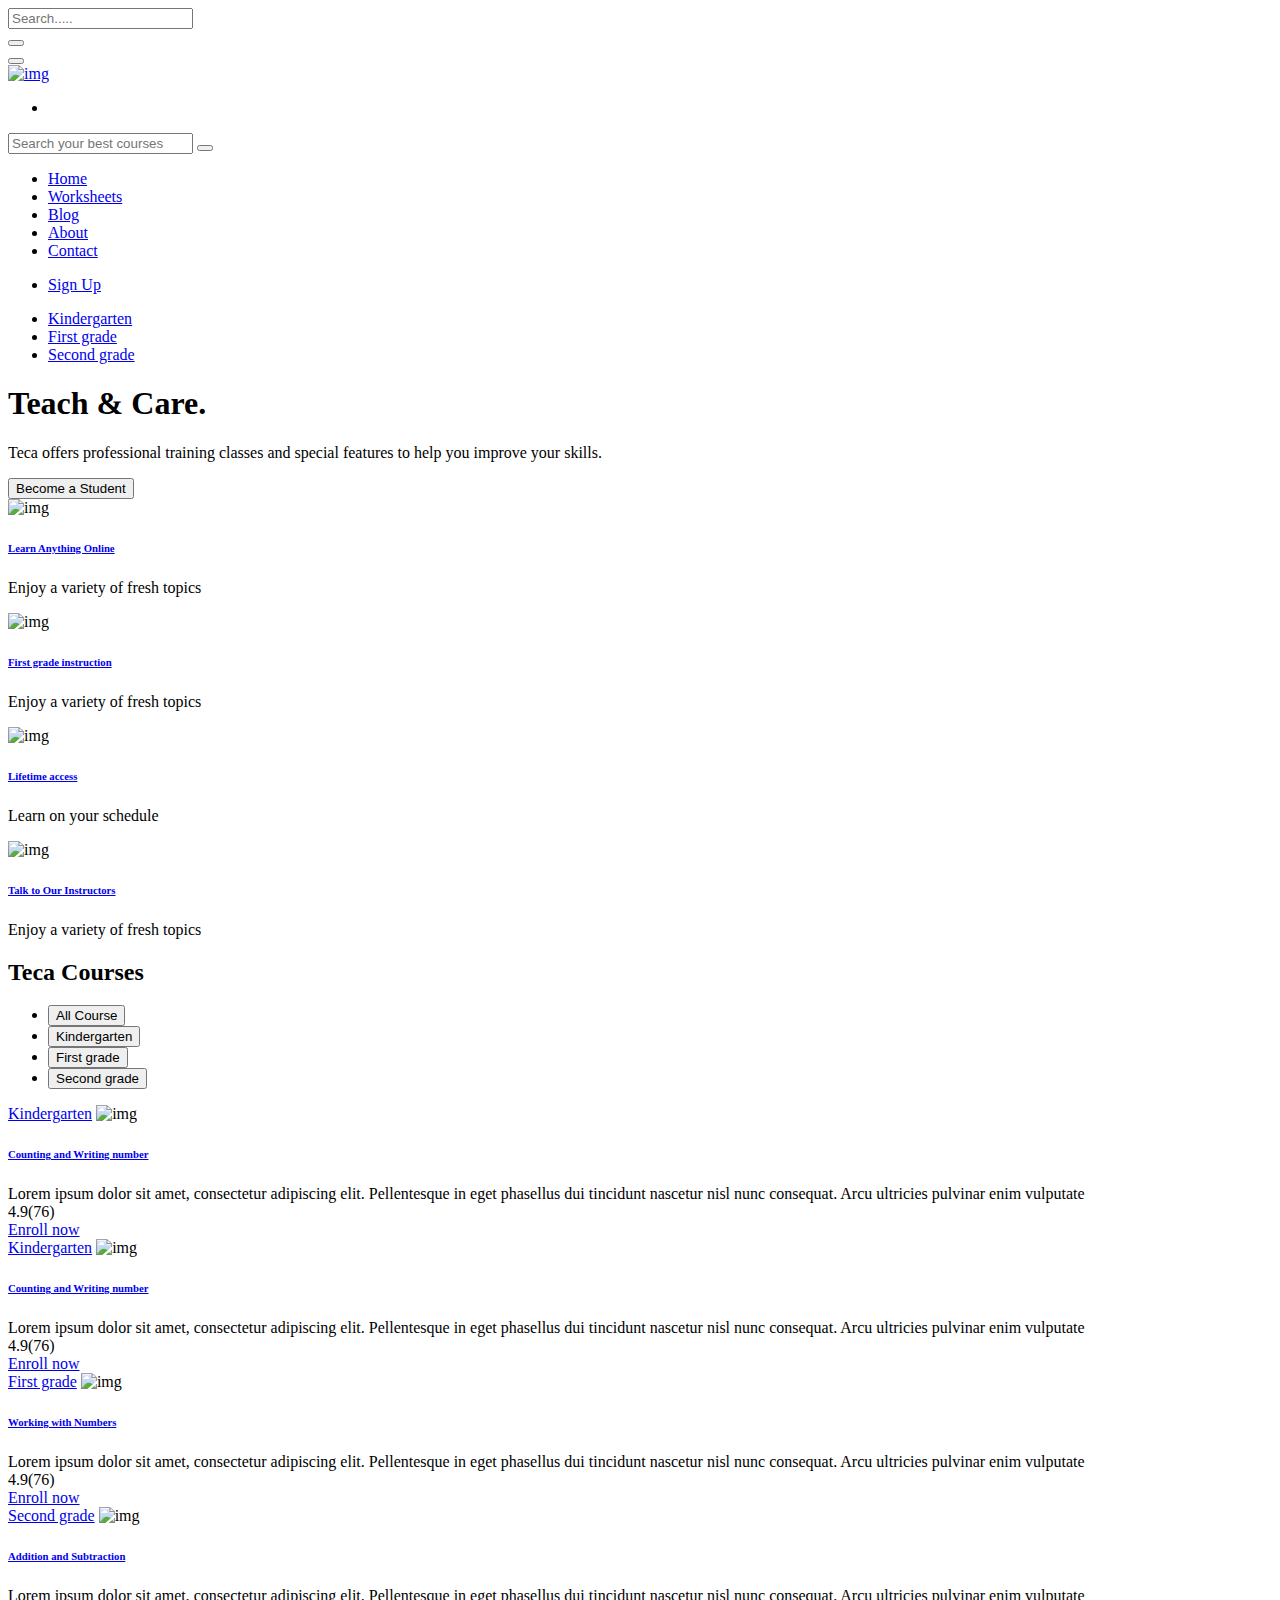
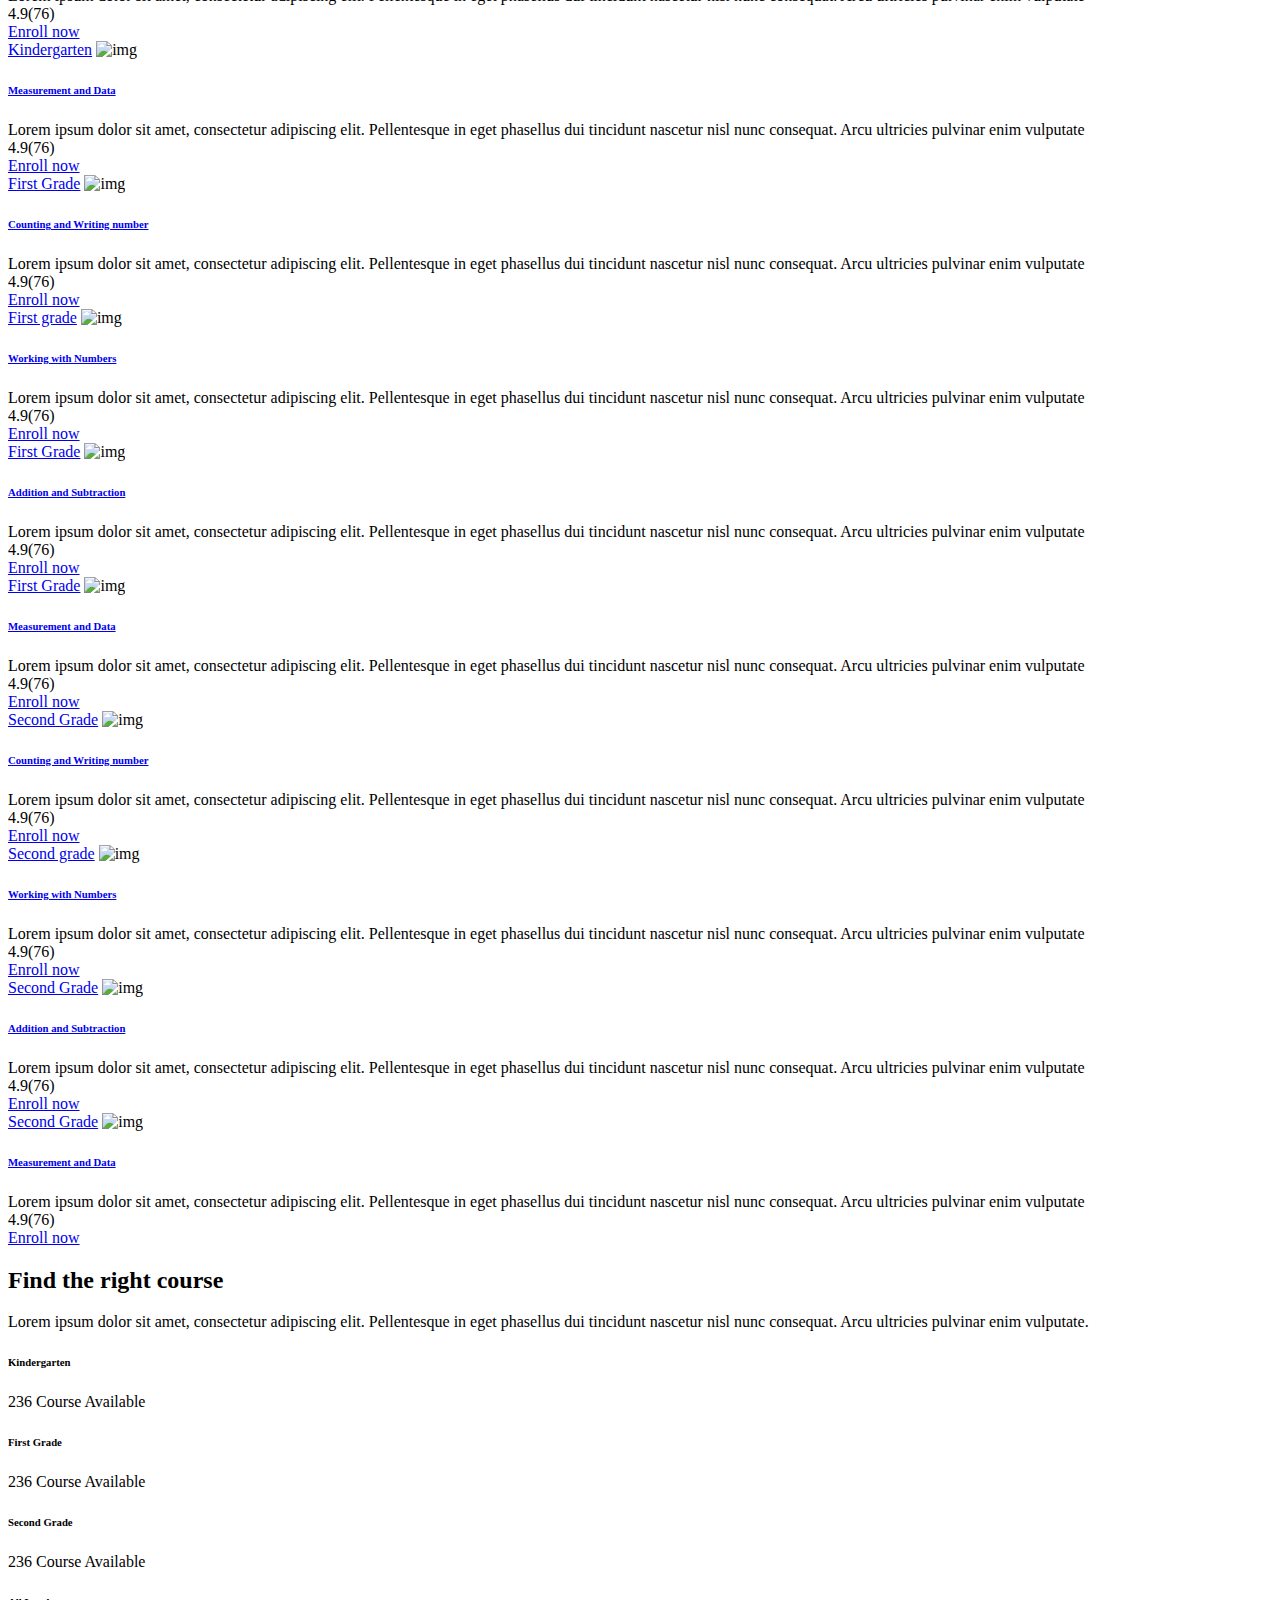
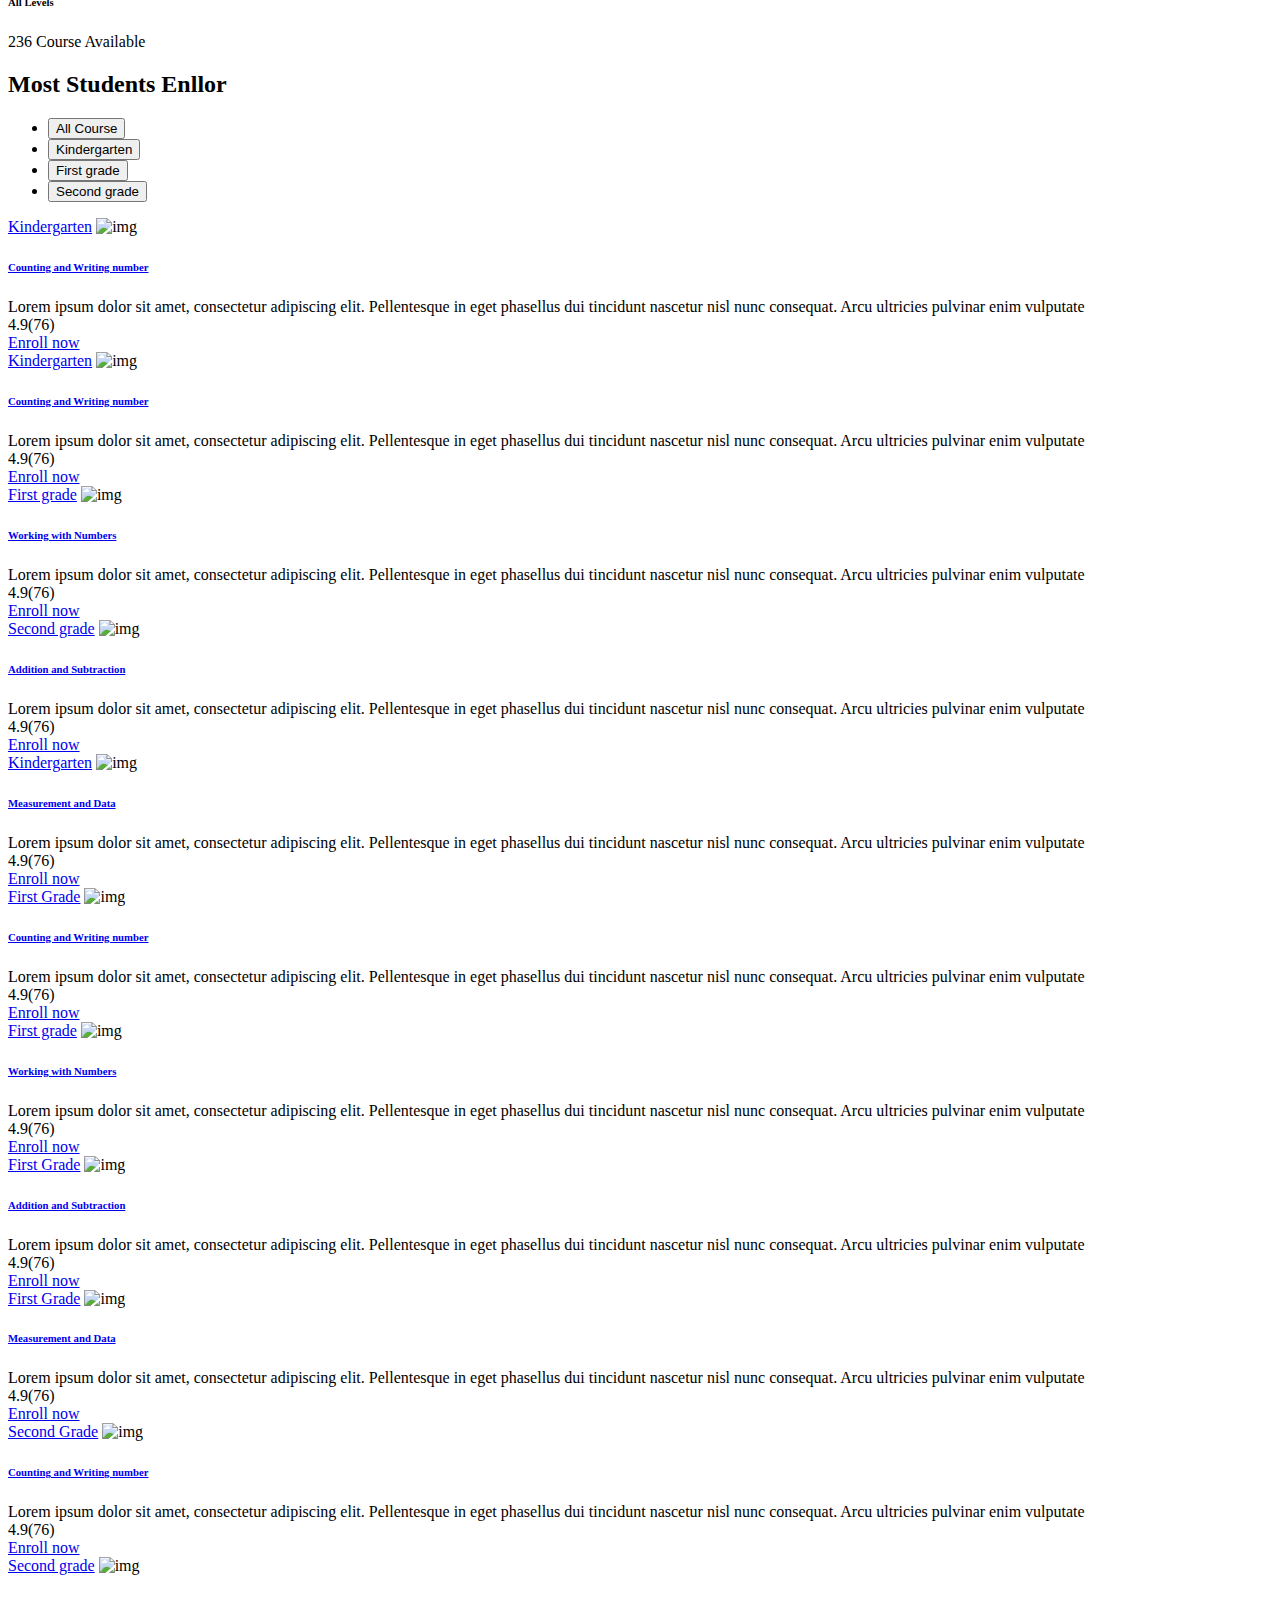
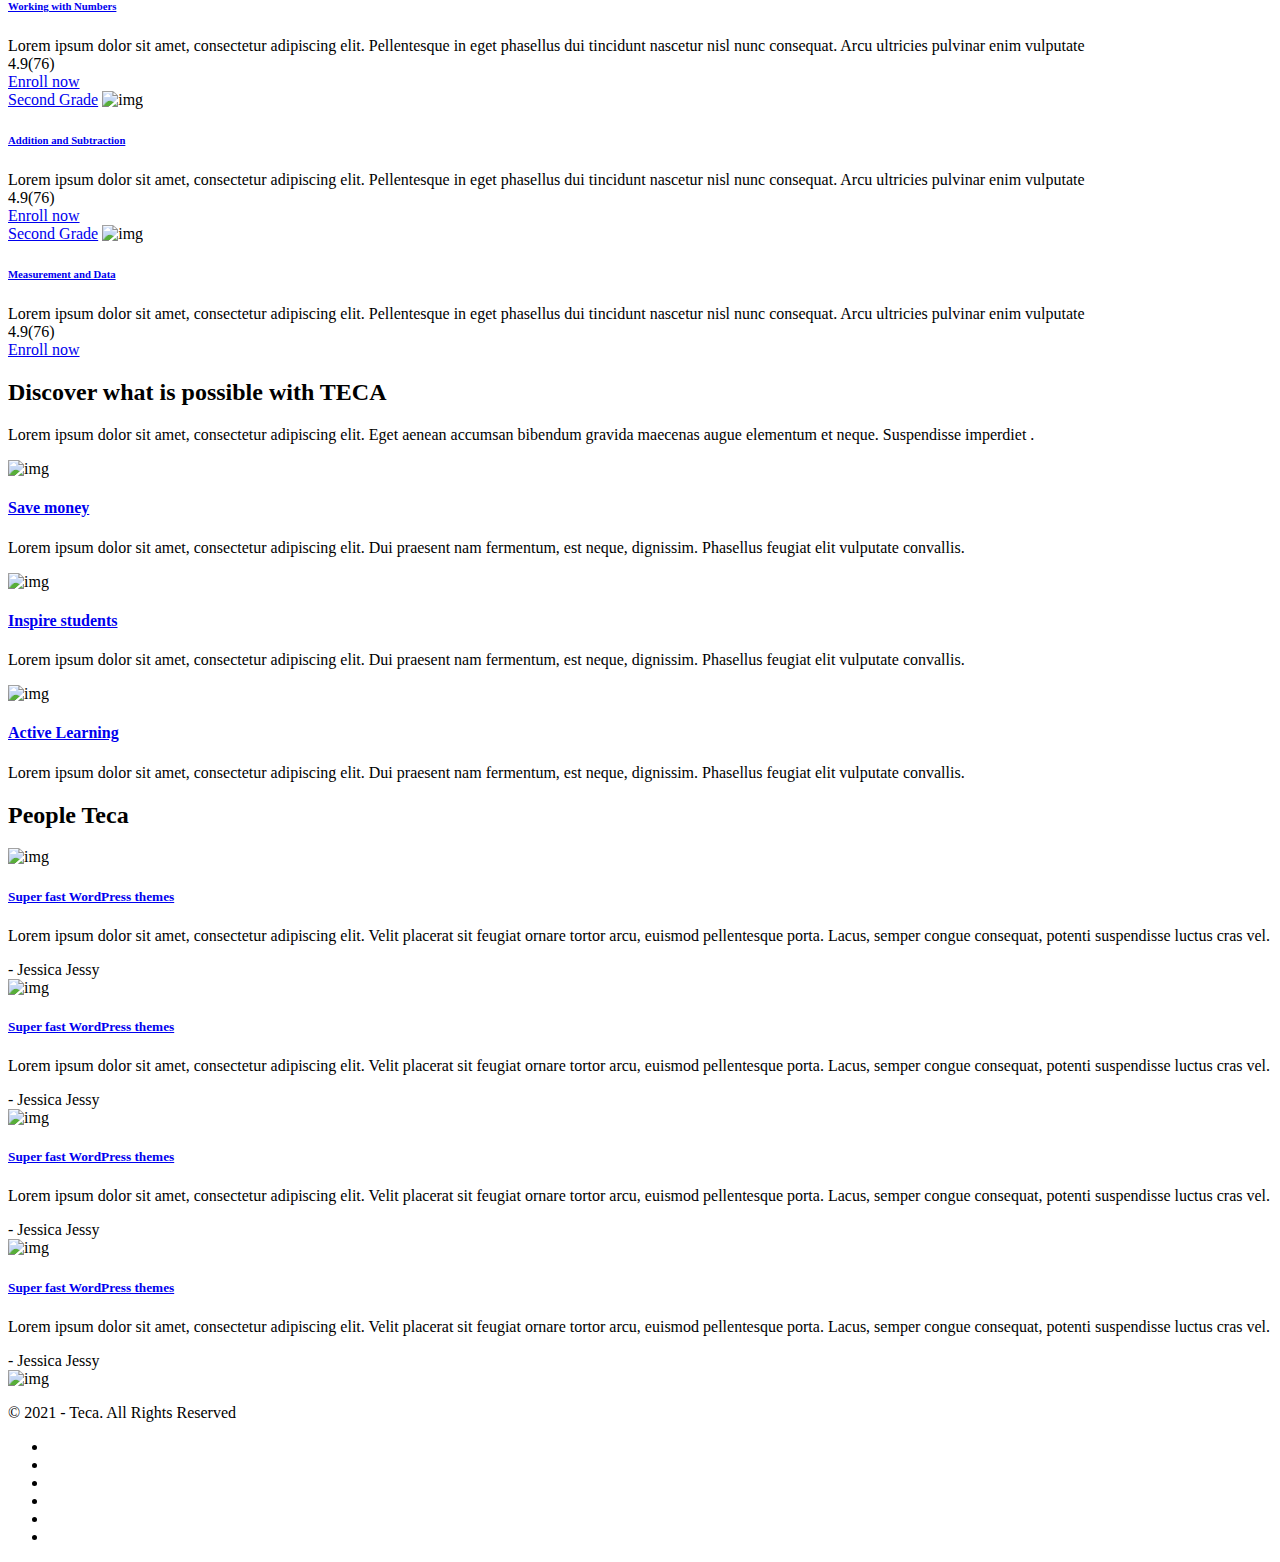
==== index.html @ c67eb569 "Add files via upload" ====
<!DOCTYPE html>
<html lang="zxx">
<head>
    <meta charset="UTF-8">
    <meta name="viewport" content="width=device-width, initial-scale=1.0">
    <meta http-equiv="X-UA-Compatible" content="ie=edge">
    <title>Teca</title>
    <!--fivicon icon-->
    <link rel="icon" href="assets/images/fevicon.png">

    <!-- Stylesheet -->
    <link rel="stylesheet" href="assets/css/animate.min.css">
    <link rel="stylesheet" href="assets/css/bootstrap.min.css">
    <link rel="stylesheet" href="assets/css/magnific.min.css">
    <link rel="stylesheet" href="assets/css/nice-select.min.css">
    <link rel="stylesheet" href="assets/css/owl.min.css">
    <link rel="stylesheet" href="assets/css/slick-slide.min.css">
    <link rel="stylesheet" href="assets/css/fontawesome.min.css">
    <link rel="stylesheet" href="assets/css/style.css">
    <link rel="stylesheet" href="assets/css/responsive.css">

    <!--Google Fonts-->
    <link href="https://fonts.googleapis.com/css2?family=Comfortaa:wght@300;400;500;600;700;800&display=swap" rel="stylesheet">


</head>
<body class='sc5'>
    <!-- preloader area start -->
    <div class="preloader" id="preloader">
        <div class="preloader-inner">
            <div id="wave1">
            </div>
            <div class="spinner">
                <div class="dot1"></div>
                <div class="dot2"></div>
            </div>
        </div>
    </div>
    <!-- preloader area end -->
    <div class="body-overlay" id="body-overlay"></div>

    <!-- search popup area start -->
    <div class="search-popup" id="search-popup">
        <form action="home.html" class="search-form">
            <div class="form-group">
                <input type="text" class="form-control" placeholder="Search.....">
            </div>
            <button type="submit" class="submit-btn"><i class="fa fa-search"></i></button>
        </form>
    </div>
    <!-- //. search Popup -->

    <!-- navbar start -->
	
    <header class="navbar-area">
        <nav class="navbar navbar-expand-lg">
			
            <div class="container nav-container">
                <div class="responsive-mobile-menu">
                    <button class="menu toggle-btn d-block d-lg-none" data-target="#teca_main_menu" 
                    aria-expanded="false" aria-label="Toggle navigation">
                        <span class="icon-left"></span>
                        <span class="icon-right"></span>
                    </button>
                </div>
                <div class="logo">
                    <a class="main-logo" href="index.html"><img src="assets/images/logos/TECA-LOGO-default.png" alt="img"></a>
                </div>
                <div class="nav-right-part nav-right-part-mobile">
                    <ul>
                        <li><a class="search header-search" href="#"><i class="fa fa-search"></i></a></li>
                    </ul>
                </div>
                <div class="collapse navbar-collapse" id="teca_main_menu">
                    <div class="single-input-wrap">
                        <input type="text" placeholder="Search your best courses">
                        <button><i class="fa fa-search"></i></button>
                    </div>
                    <ul class="navbar-nav menu-open text-end">
                        <li>
                            <a href="index.html">Home</a>
                            
                        </li>
                        <li >
                            <a href="Worksheets.html">Worksheets</a>
                        </li>
                        <li>
                            <a href="blog.html">Blog</a>
                        </li>
						<li>
                            <a href="about.html">About</a>
                        </li>
						<li>
                            <a href="contact.html">Contact</a>
                        </li>
                    </ul>
                </div>
                <div class="nav-right-part nav-right-part-desktop">
                    <ul>
                        <li>
                            <a href="index.html" class="btn btn-base-light">
                                Sign Up
                            </a>
                        </li>
                    </ul>
                </div>
            </div>
        </nav>
    </header>
    <!-- navbar end -->	
    <div class="category-navbar navbar-area d-xl-block d-none">
        <nav class="navbar navbar-expand-lg">
            <div class="container nav-container">
                <div class="collapse navbar-collapse">
                    <ul class="navbar-nav menu-open">
                        <li>
                            <a href="category.html">Kindergarten</a>
                        </li>
                        <li>
                            <a href="category.html">First grade</a>
                        </li>
                        <li>
                            <a href="category.html">Second grade</a>
                        </li>
                        
                    </ul>
                </div>
            </div>
        </nav>
    </div>
    <!-- navbar end -->

    <!-- Banner Area Start-->
    <section class="banner-area" style="background-image: url(assets/images/banners/banner.jpg);">
        <div class="container">
            <div class="row">
                <div class="col-lg-6 col-md-8 align-self-center">
                    <div class="banner-inner text-md-start text-center">
                        <h1><span>Teach</span>  &  <span>Care.</span></h1>
                        <div class="banner-content">
                            <p>Teca offers professional training classes and special features to help you improve your skills.</p>							
                        </div>
                        <div class="banner-footer">
                            <button class="btn btn-base-light">Become a Student</button>
                        </div>
                    </div>
                </div>
            </div>
        </div>
    </section>
    <!-- Banner Area End -->

    <!-- intro Area Start-->
    <div class="container">
        <div class="intro-area">
            <div class="row justify-content-center">
                <div class="col-lg-3 col-sm-6">
                    <div class="single-intro-wrap">
                        <div class="thumb">
                            <img src="assets/images/intro/1.png" alt="img">
                        </div>
                        <div class="wrap-details">
                            <h6><a href="#">Learn Anything Online</a></h6>
                            <p>Enjoy a variety of fresh topics</p>
                        </div>
                    </div>
                </div>
                <div class="col-lg-3 col-sm-6">
                    <div class="single-intro-wrap">
                        <div class="thumb">
                            <img src="assets/images/intro/2.png" alt="img">
                        </div>
                        <div class="wrap-details">
                            <h6><a href="#">First grade instruction</a></h6>
                            <p>Enjoy a variety of fresh topics</p>
                        </div>
                    </div>
                </div>
                <div class="col-lg-3 col-sm-6">
                    <div class="single-intro-wrap">
                        <div class="thumb">
                            <img src="assets/images/intro/3.png" alt="img">
                        </div>
                        <div class="wrap-details">
                            <h6><a href="#">Lifetime access</a></h6>
                            <p>Learn on your schedule</p>
                        </div>
                    </div>
                </div>
                <div class="col-lg-3 col-sm-6">
                    <div class="single-intro-wrap">
                        <div class="thumb">
                            <img src="assets/images/intro/1.png" alt="img">
                        </div>
                        <div class="wrap-details">
                            <h6><a href="#">Talk to Our Instructors</a></h6>
                            <p>Enjoy a variety of fresh topics</p>
                        </div>
                    </div>
                </div>
            </div>
        </div>            
    </div>
    <!-- intro Area End -->

    <!-- trending courses Area Start-->
    <section class="trending-courses-area pd-top-135 pd-bottom-140">
        <div class="container">
            <div class="row">
                <div class="col-lg-12">
                    <div class="section-title">
                        <h2>Teca Courses</h2>
                    </div>
                </div>
                <div class="col-lg-12">
                    <ul class="edl-nav nav nav-pills">
                        <li class="nav-item">
                            <button class="nav-link active" id="pills-1-tab" data-bs-toggle="pill" data-bs-target="#pills-1">All Course</button>
                        </li>
                        <li class="nav-item">
                            <button class="nav-link" id="pills-2-tab" data-bs-toggle="pill" data-bs-target="#pills-2">Kindergarten</button>
                        </li>
                        <li class="nav-item">
                            <button class="nav-link" id="pills-3-tab" data-bs-toggle="pill" data-bs-target="#pills-3">First grade</button>
                        </li>
                        <li class="nav-item">
                            <button class="nav-link" id="pills-4-tab" data-bs-toggle="pill" data-bs-target="#pills-4">Second grade</button>
                        </li>
                        
                    </ul>
                    <div class="tab-content">
                        <div class="tab-pane fade show active" id="pills-1">
                            <div class="course-slider owl-carousel">
                                <div class="item">
                                    <div class="single-course-wrap">
                                        <div class="thumb">
                                            <a href="#" class="cat cat-blue">Kindergarten</a>
                                            <img src="assets/images/course/1.png" alt="img">
                                        </div>
                                        <div class="wrap-details">
                                            <h6><a href="#">Counting and Writing number</a></h6>
                                            <h7>Lorem ipsum dolor sit amet, consectetur adipiscing elit. Pellentesque in eget phasellus dui tincidunt nascetur nisl nunc consequat. Arcu ultricies pulvinar enim vulputate</h7>
                                            <div class="user-area">
                                                <div class="user-rating">
                                                    <span><i class="fa fa-star"></i>
                                                        4.9</span>(76)
                                                </div>
                                            </div>
                                            <div class="price-wrap">
                                                <div class="row align-items-center">
                                                    <div class="col-6">
                                                        <a href="course.html">Enroll now</a>
                                                    </div>
                                                </div>
                                            </div>
                                        </div>
                                    </div>
                                </div>
                                
                            </div>
                        </div>
                        <div class="tab-pane fade" id="pills-2">
                            <div class="course-slider owl-carousel">
                                <div class="item">
                                    <div class="single-course-wrap">
                                        <div class="thumb">
                                            <a href="#" class="cat cat-blue">Kindergarten</a>
                                            <img src="assets/images/course/1.png" alt="img">
                                        </div>
                                        <div class="wrap-details">
                                            <h6><a href="#">Counting and Writing number</a></h6>
                                            <h7>Lorem ipsum dolor sit amet, consectetur adipiscing elit. Pellentesque in eget phasellus dui tincidunt nascetur nisl nunc consequat. Arcu ultricies pulvinar enim vulputate</h7>
                                            <div class="user-area">
                                                <div class="user-rating">
                                                    <span><i class="fa fa-star"></i>
                                                        4.9</span>(76)
                                                </div>
                                            </div>
                                            <div class="price-wrap">
                                                <div class="row align-items-center">
                                                    <div class="col-6">
                                                        <a href="course.html">Enroll now</a>
                                                    </div>
                                                </div>
                                            </div>
                                        </div>
                                    </div>
                                </div>
                                <div class="item">
                                    <div class="single-course-wrap">
                                        <div class="thumb">
                                            <a href="#" class="cat cat-red">First grade</a>
                                            <img src="assets/images/course/2.png" alt="img">
                                        </div>
                                        <div class="wrap-details">
                                            <h6><a href="#"> Working with Numbers</a></h6>
                                            <h7>Lorem ipsum dolor sit amet, consectetur adipiscing elit. Pellentesque in eget phasellus dui tincidunt nascetur nisl nunc consequat. Arcu ultricies pulvinar enim vulputate</h7>
                                            <div class="user-area">
                                                <div class="user-rating">
                                                    <span><i class="fa fa-star"></i>
                                                        4.9</span>(76)
                                                </div>
                                            </div>
                                            <div class="price-wrap">
                                                <div class="row align-items-center">
                                                    <div class="col-6">
                                                        <a href="course.html">Enroll now</a>
                                                    </div>
                                                </div>
                                            </div>
                                        </div>
                                    </div>
                                </div>
                                <div class="item">
                                    <div class="single-course-wrap">
                                        <div class="thumb">
                                            <a href="#" class="cat cat-green">Second grade</a>
                                            <img src="assets/images/course/3.png" alt="img">
                                        </div>
                                        <div class="wrap-details">
                                            <h6><a href="#">Addition and Subtraction</a></h6>
                                            <h7>Lorem ipsum dolor sit amet, consectetur adipiscing elit. Pellentesque in eget phasellus dui tincidunt nascetur nisl nunc consequat. Arcu ultricies pulvinar enim vulputate</h7>
                                            <div class="user-area">
                                                <div class="user-rating">
                                                    <span><i class="fa fa-star"></i>
                                                        4.9</span>(76)
                                                </div>
                                            </div>
                                            <div class="price-wrap">
                                                <div class="row align-items-center">
                                                    <div class="col-6">
                                                        <a href="course.html">Enroll now</a>
                                                    </div>
                                                </div>
                                            </div>
                                        </div>
                                    </div>
                                </div>
                                <div class="item">
                                    <div class="single-course-wrap">
                                        <div class="thumb">
                                            <a href="#" class="cat cat-blue">Kindergarten</a>
                                            <img src="assets/images/course/4.png" alt="img">
                                        </div>
                                        <div class="wrap-details">
                                            <h6><a href="#">Measurement and Data</a></h6>
                                            <h7>Lorem ipsum dolor sit amet, consectetur adipiscing elit. Pellentesque in eget phasellus dui tincidunt nascetur nisl nunc consequat. Arcu ultricies pulvinar enim vulputate</h7>
                                            <div class="user-area">
                                                <div class="user-rating">
                                                    <span><i class="fa fa-star"></i>
                                                        4.9</span>(76)
                                                </div>
                                            </div>
                                            <div class="price-wrap">
                                                <div class="row align-items-center">
                                                    <div class="col-6">
                                                        <a href="course.html">Enroll now</a>
                                                    </div>
                                                </div>
                                            </div>
                                        </div>
                                    </div>
                                </div>
                            </div>
                        </div>
                        <div class="tab-pane fade" id="pills-3">
                            <div class="course-slider owl-carousel">
                                <div class="item">
                                    <div class="single-course-wrap">
                                        <div class="thumb">
                                            <a href="#" class="cat cat-blue">First Grade</a>
                                            <img src="assets/images/course/1.png" alt="img">
                                        </div>
                                        <div class="wrap-details">
                                            <h6><a href="#">Counting and Writing number</a></h6>
                                            <h7>Lorem ipsum dolor sit amet, consectetur adipiscing elit. Pellentesque in eget phasellus dui tincidunt nascetur nisl nunc consequat. Arcu ultricies pulvinar enim vulputate</h7>
                                            <div class="user-area">
                                                <div class="user-rating">
                                                    <span><i class="fa fa-star"></i>
                                                        4.9</span>(76)
                                                </div>
                                            </div>
                                            <div class="price-wrap">
                                                <div class="row align-items-center">
                                                    <div class="col-6">
                                                        <a href="course.html">Enroll now</a>
                                                    </div>
                                                </div>
                                            </div>
                                        </div>
                                    </div>
                                </div>
                                <div class="item">
                                    <div class="single-course-wrap">
                                        <div class="thumb">
                                            <a href="#" class="cat cat-red">First grade</a>
                                            <img src="assets/images/course/2.png" alt="img">
                                        </div>
                                        <div class="wrap-details">
                                            <h6><a href="#"> Working with Numbers</a></h6>
                                            <h7>Lorem ipsum dolor sit amet, consectetur adipiscing elit. Pellentesque in eget phasellus dui tincidunt nascetur nisl nunc consequat. Arcu ultricies pulvinar enim vulputate</h7>
                                            <div class="user-area">
                                                <div class="user-rating">
                                                    <span><i class="fa fa-star"></i>
                                                        4.9</span>(76)
                                                </div>
                                            </div>
                                            <div class="price-wrap">
                                                <div class="row align-items-center">
                                                    <div class="col-6">
                                                        <a href="course.html">Enroll now</a>
                                                    </div>
                                                </div>
                                            </div>
                                        </div>
                                    </div>
                                </div>
                                <div class="item">
                                    <div class="single-course-wrap">
                                        <div class="thumb">
                                            <a href="#" class="cat cat-green">First Grade</a>
                                            <img src="assets/images/course/3.png" alt="img">
                                        </div>
                                        <div class="wrap-details">
                                            <h6><a href="#">Addition and Subtraction</a></h6>
                                            <h7>Lorem ipsum dolor sit amet, consectetur adipiscing elit. Pellentesque in eget phasellus dui tincidunt nascetur nisl nunc consequat. Arcu ultricies pulvinar enim vulputate</h7>
                                            <div class="user-area">
                                                <div class="user-rating">
                                                    <span><i class="fa fa-star"></i>
                                                        4.9</span>(76)
                                                </div>
                                            </div>
                                            <div class="price-wrap">
                                                <div class="row align-items-center">
                                                    <div class="col-6">
                                                        <a href="course.html">Enroll now</a>
                                                    </div>
                                                </div>
                                            </div>
                                        </div>
                                    </div>
                                </div>
                                <div class="item">
                                    <div class="single-course-wrap">
                                        <div class="thumb">
                                            <a href="#" class="cat cat-blue">First Grade</a>
                                            <img src="assets/images/course/4.png" alt="img">
                                        </div>
                                        <div class="wrap-details">
                                            <h6><a href="#">Measurement and Data</a></h6>
                                            <h7>Lorem ipsum dolor sit amet, consectetur adipiscing elit. Pellentesque in eget phasellus dui tincidunt nascetur nisl nunc consequat. Arcu ultricies pulvinar enim vulputate</h7>
                                            <div class="user-area">
                                                <div class="user-rating">
                                                    <span><i class="fa fa-star"></i>
                                                        4.9</span>(76)
                                                </div>
                                            </div>
                                            <div class="price-wrap">
                                                <div class="row align-items-center">
                                                    <div class="col-6">
                                                        <a href="course.html">Enroll now</a>
                                                    </div>
                                                </div>
                                            </div>
                                        </div>
                                    </div>
                                </div>
                            </div>
                        </div>
                        <div class="tab-pane fade" id="pills-4">
                            <div class="course-slider owl-carousel">
                                <div class="item">
                                    <div class="single-course-wrap">
                                        <div class="thumb">
                                            <a href="#" class="cat cat-blue">Second Grade</a>
                                            <img src="assets/images/course/1.png" alt="img">
                                        </div>
                                        <div class="wrap-details">
                                            <h6><a href="#">Counting and Writing number</a></h6>
                                            <h7>Lorem ipsum dolor sit amet, consectetur adipiscing elit. Pellentesque in eget phasellus dui tincidunt nascetur nisl nunc consequat. Arcu ultricies pulvinar enim vulputate</h7>
                                            <div class="user-area">
                                                <div class="user-rating">
                                                    <span><i class="fa fa-star"></i>
                                                        4.9</span>(76)
                                                </div>
                                            </div>
                                            <div class="price-wrap">
                                                <div class="row align-items-center">
                                                    <div class="col-6">
                                                        <a href="course.html">Enroll now</a>
                                                    </div>
                                                </div>
                                            </div>
                                        </div>
                                    </div>
                                </div>
                                <div class="item">
                                    <div class="single-course-wrap">
                                        <div class="thumb">
                                            <a href="#" class="cat cat-red">Second grade</a>
                                            <img src="assets/images/course/2.png" alt="img">
                                        </div>
                                        <div class="wrap-details">
                                            <h6><a href="#"> Working with Numbers</a></h6>
                                            <h7>Lorem ipsum dolor sit amet, consectetur adipiscing elit. Pellentesque in eget phasellus dui tincidunt nascetur nisl nunc consequat. Arcu ultricies pulvinar enim vulputate</h7>
                                            <div class="user-area">
                                                <div class="user-rating">
                                                    <span><i class="fa fa-star"></i>
                                                        4.9</span>(76)
                                                </div>
                                            </div>
                                            <div class="price-wrap">
                                                <div class="row align-items-center">
                                                    <div class="col-6">
                                                        <a href="course.html">Enroll now</a>
                                                    </div>
                                                </div>
                                            </div>
                                        </div>
                                    </div>
                                </div>
                                <div class="item">
                                    <div class="single-course-wrap">
                                        <div class="thumb">
                                            <a href="#" class="cat cat-green">Second Grade</a>
                                            <img src="assets/images/course/3.png" alt="img">
                                        </div>
                                        <div class="wrap-details">
                                            <h6><a href="#">Addition and Subtraction</a></h6>
                                            <h7>Lorem ipsum dolor sit amet, consectetur adipiscing elit. Pellentesque in eget phasellus dui tincidunt nascetur nisl nunc consequat. Arcu ultricies pulvinar enim vulputate</h7>
                                            <div class="user-area">
                                                <div class="user-rating">
                                                    <span><i class="fa fa-star"></i>
                                                        4.9</span>(76)
                                                </div>
                                            </div>
                                            <div class="price-wrap">
                                                <div class="row align-items-center">
                                                    <div class="col-6">
                                                        <a href="course.html">Enroll now</a>
                                                    </div>
                                                </div>
                                            </div>
                                        </div>
                                    </div>
                                </div>
                                <div class="item">
                                    <div class="single-course-wrap">
                                        <div class="thumb">
                                            <a href="#" class="cat cat-blue">Second Grade</a>
                                            <img src="assets/images/course/4.png" alt="img">
                                        </div>
                                        <div class="wrap-details">
                                            <h6><a href="#">Measurement and Data</a></h6>
                                            <h7>Lorem ipsum dolor sit amet, consectetur adipiscing elit. Pellentesque in eget phasellus dui tincidunt nascetur nisl nunc consequat. Arcu ultricies pulvinar enim vulputate</h7>
                                            <div class="user-area">
                                                <div class="user-rating">
                                                    <span><i class="fa fa-star"></i>
                                                        4.9</span>(76)
                                                </div>
                                            </div>
                                            <div class="price-wrap">
                                                <div class="row align-items-center">
                                                    <div class="col-6">
                                                        <a href="course.html">Enroll now</a>
                                                    </div>
                                                </div>
                                            </div>
                                        </div>
                                    </div>
                                </div>
                            </div>
                        </div>
                    </div>
                </div>
            </div>
        </div>
    </section>
    <!-- trending courses Area End -->

    <!-- service Area Start-->
    <section class="service-area">
        <div class="container">
            <div class="row">
                <div class="col-lg-4">
                    <div class="section-title">
                        <h2>Find the right course</h2>
                        <p>Lorem ipsum dolor sit amet, consectetur adipiscing elit. Pellentesque in eget phasellus dui tincidunt nascetur nisl nunc consequat. Arcu ultricies pulvinar enim vulputate.</p>
                    </div>
                </div>
                <div class="col-lg-8">
                    <div class="category-service">
                        <div class="item">
                            <div class="single-service-wrap">
                                <h6>Kindergarten</h6>
                                <p>236 Course Available</p>
                            </div>
                        </div>
                        <div class="item">
                            <div class="single-service-wrap">
                                <h6>First Grade</h6>
                                <p>236 Course Available</p>
                            </div>
                        </div>
                        <div class="item">
                            <div class="single-service-wrap">
                                <h6>Second Grade</h6>
                                <p>236 Course Available</p>
                            </div>
                        </div>
                        <div class="item">
                            <div class="single-service-wrap">
                                <h6>All Levels</h6>
                                <p>236 Course Available</p>
                            </div>
                        </div>
                    </div>
                </div>
            </div>
        </div>
    </section>
    <!-- service Area End -->

    <!-- enllor courses Area Start-->
    <section class="enllor-courses-area pd-top-120 pd-bottom-140">
        <div class="container">
            <div class="row">
                <div class="col-lg-12">
                    <div class="section-title">
                        <h2>Most Students Enllor</h2>
                    </div>
                </div>
                <div class="col-lg-12">
                    <ul class="edl-nav nav nav-pills">
                        <li class="nav-item">
                            <button class="nav-link active" id="pills-1-tab" data-bs-toggle="pill" data-bs-target="#pills-1">All Course</button>
                        </li>
                        <li class="nav-item">
                            <button class="nav-link" id="pills-2-tab" data-bs-toggle="pill" data-bs-target="#pills-2">Kindergarten</button>
                        </li>
                        <li class="nav-item">
                            <button class="nav-link" id="pills-3-tab" data-bs-toggle="pill" data-bs-target="#pills-3">First grade</button>
                        </li>
                        <li class="nav-item">
                            <button class="nav-link" id="pills-4-tab" data-bs-toggle="pill" data-bs-target="#pills-4">Second grade</button>
                        </li>
                        
                    </ul>
                    <div class="tab-content">
                        <div class="tab-pane fade show active" id="pills-1">
                            <div class="course-slider owl-carousel">
                                <div class="item">
                                    <div class="single-course-wrap">
                                        <div class="thumb">
                                            <a href="#" class="cat cat-blue">Kindergarten</a>
                                            <img src="assets/images/course/1.png" alt="img">
                                        </div>
                                        <div class="wrap-details">
                                            <h6><a href="#">Counting and Writing number</a></h6>
                                            <h7>Lorem ipsum dolor sit amet, consectetur adipiscing elit. Pellentesque in eget phasellus dui tincidunt nascetur nisl nunc consequat. Arcu ultricies pulvinar enim vulputate</h7>
                                            <div class="user-area">
                                                <div class="user-rating">
                                                    <span><i class="fa fa-star"></i>
                                                        4.9</span>(76)
                                                </div>
                                            </div>
                                            <div class="price-wrap">
                                                <div class="row align-items-center">
                                                    <div class="col-6">
                                                        <a href="course.html">Enroll now</a>
                                                    </div>
                                                </div>
                                            </div>
                                        </div>
                                    </div>
                                </div>
                                
                            </div>
                        </div>
                        <div class="tab-pane fade" id="pills-2">
                            <div class="course-slider owl-carousel">
                                <div class="item">
                                    <div class="single-course-wrap">
                                        <div class="thumb">
                                            <a href="#" class="cat cat-blue">Kindergarten</a>
                                            <img src="assets/images/course/1.png" alt="img">
                                        </div>
                                        <div class="wrap-details">
                                            <h6><a href="#">Counting and Writing number</a></h6>
                                            <h7>Lorem ipsum dolor sit amet, consectetur adipiscing elit. Pellentesque in eget phasellus dui tincidunt nascetur nisl nunc consequat. Arcu ultricies pulvinar enim vulputate</h7>
                                            <div class="user-area">
                                                <div class="user-rating">
                                                    <span><i class="fa fa-star"></i>
                                                        4.9</span>(76)
                                                </div>
                                            </div>
                                            <div class="price-wrap">
                                                <div class="row align-items-center">
                                                    <div class="col-6">
                                                        <a href="course.html">Enroll now</a>
                                                    </div>
                                                </div>
                                            </div>
                                        </div>
                                    </div>
                                </div>
                                <div class="item">
                                    <div class="single-course-wrap">
                                        <div class="thumb">
                                            <a href="#" class="cat cat-red">First grade</a>
                                            <img src="assets/images/course/2.png" alt="img">
                                        </div>
                                        <div class="wrap-details">
                                            <h6><a href="#"> Working with Numbers</a></h6>
                                            <h7>Lorem ipsum dolor sit amet, consectetur adipiscing elit. Pellentesque in eget phasellus dui tincidunt nascetur nisl nunc consequat. Arcu ultricies pulvinar enim vulputate</h7>
                                            <div class="user-area">
                                                <div class="user-rating">
                                                    <span><i class="fa fa-star"></i>
                                                        4.9</span>(76)
                                                </div>
                                            </div>
                                            <div class="price-wrap">
                                                <div class="row align-items-center">
                                                    <div class="col-6">
                                                        <a href="course.html">Enroll now</a>
                                                    </div>
                                                </div>
                                            </div>
                                        </div>
                                    </div>
                                </div>
                                <div class="item">
                                    <div class="single-course-wrap">
                                        <div class="thumb">
                                            <a href="#" class="cat cat-green">Second grade</a>
                                            <img src="assets/images/course/3.png" alt="img">
                                        </div>
                                        <div class="wrap-details">
                                            <h6><a href="#">Addition and Subtraction</a></h6>
                                            <h7>Lorem ipsum dolor sit amet, consectetur adipiscing elit. Pellentesque in eget phasellus dui tincidunt nascetur nisl nunc consequat. Arcu ultricies pulvinar enim vulputate</h7>
                                            <div class="user-area">
                                                <div class="user-rating">
                                                    <span><i class="fa fa-star"></i>
                                                        4.9</span>(76)
                                                </div>
                                            </div>
                                            <div class="price-wrap">
                                                <div class="row align-items-center">
                                                    <div class="col-6">
                                                        <a href="course.html">Enroll now</a>
                                                    </div>
                                                </div>
                                            </div>
                                        </div>
                                    </div>
                                </div>
                                <div class="item">
                                    <div class="single-course-wrap">
                                        <div class="thumb">
                                            <a href="#" class="cat cat-blue">Kindergarten</a>
                                            <img src="assets/images/course/4.png" alt="img">
                                        </div>
                                        <div class="wrap-details">
                                            <h6><a href="#">Measurement and Data</a></h6>
                                            <h7>Lorem ipsum dolor sit amet, consectetur adipiscing elit. Pellentesque in eget phasellus dui tincidunt nascetur nisl nunc consequat. Arcu ultricies pulvinar enim vulputate</h7>
                                            <div class="user-area">
                                                <div class="user-rating">
                                                    <span><i class="fa fa-star"></i>
                                                        4.9</span>(76)
                                                </div>
                                            </div>
                                            <div class="price-wrap">
                                                <div class="row align-items-center">
                                                    <div class="col-6">
                                                        <a href="course.html">Enroll now</a>
                                                    </div>
                                                </div>
                                            </div>
                                        </div>
                                    </div>
                                </div>
                            </div>
                        </div>
                        <div class="tab-pane fade" id="pills-3">
                            <div class="course-slider owl-carousel">
                                <div class="item">
                                    <div class="single-course-wrap">
                                        <div class="thumb">
                                            <a href="#" class="cat cat-blue">First Grade</a>
                                            <img src="assets/images/course/1.png" alt="img">
                                        </div>
                                        <div class="wrap-details">
                                            <h6><a href="#">Counting and Writing number</a></h6>
                                            <h7>Lorem ipsum dolor sit amet, consectetur adipiscing elit. Pellentesque in eget phasellus dui tincidunt nascetur nisl nunc consequat. Arcu ultricies pulvinar enim vulputate</h7>
                                            <div class="user-area">
                                                <div class="user-rating">
                                                    <span><i class="fa fa-star"></i>
                                                        4.9</span>(76)
                                                </div>
                                            </div>
                                            <div class="price-wrap">
                                                <div class="row align-items-center">
                                                    <div class="col-6">
                                                        <a href="course.html">Enroll now</a>
                                                    </div>
                                                </div>
                                            </div>
                                        </div>
                                    </div>
                                </div>
                                <div class="item">
                                    <div class="single-course-wrap">
                                        <div class="thumb">
                                            <a href="#" class="cat cat-red">First grade</a>
                                            <img src="assets/images/course/2.png" alt="img">
                                        </div>
                                        <div class="wrap-details">
                                            <h6><a href="#"> Working with Numbers</a></h6>
                                            <h7>Lorem ipsum dolor sit amet, consectetur adipiscing elit. Pellentesque in eget phasellus dui tincidunt nascetur nisl nunc consequat. Arcu ultricies pulvinar enim vulputate</h7>
                                            <div class="user-area">
                                                <div class="user-rating">
                                                    <span><i class="fa fa-star"></i>
                                                        4.9</span>(76)
                                                </div>
                                            </div>
                                            <div class="price-wrap">
                                                <div class="row align-items-center">
                                                    <div class="col-6">
                                                        <a href="course.html">Enroll now</a>
                                                    </div>
                                                </div>
                                            </div>
                                        </div>
                                    </div>
                                </div>
                                <div class="item">
                                    <div class="single-course-wrap">
                                        <div class="thumb">
                                            <a href="#" class="cat cat-green">First Grade</a>
                                            <img src="assets/images/course/3.png" alt="img">
                                        </div>
                                        <div class="wrap-details">
                                            <h6><a href="#">Addition and Subtraction</a></h6>
                                            <h7>Lorem ipsum dolor sit amet, consectetur adipiscing elit. Pellentesque in eget phasellus dui tincidunt nascetur nisl nunc consequat. Arcu ultricies pulvinar enim vulputate</h7>
                                            <div class="user-area">
                                                <div class="user-rating">
                                                    <span><i class="fa fa-star"></i>
                                                        4.9</span>(76)
                                                </div>
                                            </div>
                                            <div class="price-wrap">
                                                <div class="row align-items-center">
                                                    <div class="col-6">
                                                        <a href="course.html">Enroll now</a>
                                                    </div>
                                                </div>
                                            </div>
                                        </div>
                                    </div>
                                </div>
                                <div class="item">
                                    <div class="single-course-wrap">
                                        <div class="thumb">
                                            <a href="#" class="cat cat-blue">First Grade</a>
                                            <img src="assets/images/course/4.png" alt="img">
                                        </div>
                                        <div class="wrap-details">
                                            <h6><a href="#">Measurement and Data</a></h6>
                                            <h7>Lorem ipsum dolor sit amet, consectetur adipiscing elit. Pellentesque in eget phasellus dui tincidunt nascetur nisl nunc consequat. Arcu ultricies pulvinar enim vulputate</h7>
                                            <div class="user-area">
                                                <div class="user-rating">
                                                    <span><i class="fa fa-star"></i>
                                                        4.9</span>(76)
                                                </div>
                                            </div>
                                            <div class="price-wrap">
                                                <div class="row align-items-center">
                                                    <div class="col-6">
                                                        <a href="course.html">Enroll now</a>
                                                    </div>
                                                </div>
                                            </div>
                                        </div>
                                    </div>
                                </div>
                            </div>
                        </div>
                        <div class="tab-pane fade" id="pills-4">
                            <div class="course-slider owl-carousel">
                                <div class="item">
                                    <div class="single-course-wrap">
                                        <div class="thumb">
                                            <a href="#" class="cat cat-blue">Second Grade</a>
                                            <img src="assets/images/course/1.png" alt="img">
                                        </div>
                                        <div class="wrap-details">
                                            <h6><a href="#">Counting and Writing number</a></h6>
                                            <h7>Lorem ipsum dolor sit amet, consectetur adipiscing elit. Pellentesque in eget phasellus dui tincidunt nascetur nisl nunc consequat. Arcu ultricies pulvinar enim vulputate</h7>
                                            <div class="user-area">
                                                <div class="user-rating">
                                                    <span><i class="fa fa-star"></i>
                                                        4.9</span>(76)
                                                </div>
                                            </div>
                                            <div class="price-wrap">
                                                <div class="row align-items-center">
                                                    <div class="col-6">
                                                        <a href="course.html">Enroll now</a>
                                                    </div>
                                                </div>
                                            </div>
                                        </div>
                                    </div>
                                </div>
                                <div class="item">
                                    <div class="single-course-wrap">
                                        <div class="thumb">
                                            <a href="#" class="cat cat-red">Second grade</a>
                                            <img src="assets/images/course/2.png" alt="img">
                                        </div>
                                        <div class="wrap-details">
                                            <h6><a href="#"> Working with Numbers</a></h6>
                                            <h7>Lorem ipsum dolor sit amet, consectetur adipiscing elit. Pellentesque in eget phasellus dui tincidunt nascetur nisl nunc consequat. Arcu ultricies pulvinar enim vulputate</h7>
                                            <div class="user-area">
                                                <div class="user-rating">
                                                    <span><i class="fa fa-star"></i>
                                                        4.9</span>(76)
                                                </div>
                                            </div>
                                            <div class="price-wrap">
                                                <div class="row align-items-center">
                                                    <div class="col-6">
                                                        <a href="course.html">Enroll now</a>
                                                    </div>
                                                </div>
                                            </div>
                                        </div>
                                    </div>
                                </div>
                                <div class="item">
                                    <div class="single-course-wrap">
                                        <div class="thumb">
                                            <a href="#" class="cat cat-green">Second Grade</a>
                                            <img src="assets/images/course/3.png" alt="img">
                                        </div>
                                        <div class="wrap-details">
                                            <h6><a href="#">Addition and Subtraction</a></h6>
                                            <h7>Lorem ipsum dolor sit amet, consectetur adipiscing elit. Pellentesque in eget phasellus dui tincidunt nascetur nisl nunc consequat. Arcu ultricies pulvinar enim vulputate</h7>
                                            <div class="user-area">
                                                <div class="user-rating">
                                                    <span><i class="fa fa-star"></i>
                                                        4.9</span>(76)
                                                </div>
                                            </div>
                                            <div class="price-wrap">
                                                <div class="row align-items-center">
                                                    <div class="col-6">
                                                        <a href="course.html">Enroll now</a>
                                                    </div>
                                                </div>
                                            </div>
                                        </div>
                                    </div>
                                </div>
                                <div class="item">
                                    <div class="single-course-wrap">
                                        <div class="thumb">
                                            <a href="#" class="cat cat-blue">Second Grade</a>
                                            <img src="assets/images/course/4.png" alt="img">
                                        </div>
                                        <div class="wrap-details">
                                            <h6><a href="#">Measurement and Data</a></h6>
                                            <h7>Lorem ipsum dolor sit amet, consectetur adipiscing elit. Pellentesque in eget phasellus dui tincidunt nascetur nisl nunc consequat. Arcu ultricies pulvinar enim vulputate</h7>
                                            <div class="user-area">
                                                <div class="user-rating">
                                                    <span><i class="fa fa-star"></i>
                                                        4.9</span>(76)
                                                </div>
                                            </div>
                                            <div class="price-wrap">
                                                <div class="row align-items-center">
                                                    <div class="col-6">
                                                        <a href="course.html">Enroll now</a>
                                                    </div>
                                                </div>
                                            </div>
                                        </div>
                                    </div>
                                </div>
                            </div>
                        </div>
                    </div>
                </div>
            </div>
        </div>
    </section>
    <!-- enllor courses Area End -->
    <div class="text-center pd-bottom-140">
        <div class="container">
            <div class="row justify-content-center">
                <div class="col-lg-8">
                    <div class="section-title">
                        <h2>Discover what is possible with TECA</h2>
                        <p>Lorem ipsum dolor sit amet, consectetur adipiscing elit. Eget aenean accumsan bibendum gravida maecenas augue elementum et neque. Suspendisse imperdiet .</p>
                    </div>
                </div>
            </div>
            <div class="row justify-content-center">
                <div class="col-lg-4 col-sm-6">
                    <div class="single-intro-wrap-2">
                        <div class="thumb">
                            <img src="assets/images/intro/01.png" alt="img">
                        </div>
                        <div class="wrap-details">
                            <h4><a href="#">Save money</a></h4>
                            <p>Lorem ipsum dolor sit amet, consectetur adipiscing elit. Dui praesent nam fermentum, est neque, dignissim. Phasellus feugiat elit vulputate convallis.</p>
                        </div>
                    </div>
                </div>
                <div class="col-lg-4 col-sm-6">
                    <div class="single-intro-wrap-2">
                        <div class="thumb">
                            <img src="assets/images/intro/02.png" alt="img">
                        </div>
                        <div class="wrap-details">
                            <h4><a href="#">Inspire students</a></h4>
                            <p>Lorem ipsum dolor sit amet, consectetur adipiscing elit. Dui praesent nam fermentum, est neque, dignissim. Phasellus feugiat elit vulputate convallis.</p>
                        </div>
                    </div>
                </div>
                <div class="col-lg-4 col-sm-6">
                    <div class="single-intro-wrap-2">
                        <div class="thumb">
                            <img src="assets/images/intro/03.png" alt="img">
                        </div>
                        <div class="wrap-details">
                            <h4><a href="#">Active Learning</a></h4>
                            <p>Lorem ipsum dolor sit amet, consectetur adipiscing elit. Dui praesent nam fermentum, est neque, dignissim. Phasellus feugiat elit vulputate convallis.</p>
                        </div>
                    </div>
                </div>
            </div>
        </div>            
    </div>
    <!-- testimonial courses Area Start-->
    <section class="testimonial-courses-area pd-bottom-150">
        <div class="container">
            <div class="row">
                <div class="col-lg-12">
                    <div class="section-title">
                        <h2>People <i style="color: var(--main-color);" class="fa fa-heart"></i> Teca</h2>
                    </div>
                </div>
                <div class="col-lg-12">
                    <div class="testimonial-slider owl-carousel">
                        <div class="item">
                            <div class="single-testimonial-wrap">
                                <div class="thumb">
                                    <img src="assets/images/intro/quote.png" alt="img">
                                </div>
                                <div class="wrap-details">
                                    <h5><a href="#">Super fast WordPress themes</a></h5>
                                    <p>Lorem ipsum dolor sit amet, consectetur adipiscing elit. Velit placerat sit feugiat ornare tortor arcu, euismod pellentesque porta. Lacus, semper congue consequat, potenti suspendisse luctus cras vel.</p>
                                    <span>- Jessica Jessy</span>
                                    <a class="play-btn" href="#"><i class="fa fa-play"></i></a>
                                </div>
                            </div>
                        </div>
                        <div class="item">
                            <div class="single-testimonial-wrap">
                                <div class="thumb">
                                    <img src="assets/images/intro/quote.png" alt="img">
                                </div>
                                <div class="wrap-details">
                                    <h5><a href="#">Super fast WordPress themes</a></h5>
                                    <p>Lorem ipsum dolor sit amet, consectetur adipiscing elit. Velit placerat sit feugiat ornare tortor arcu, euismod pellentesque porta. Lacus, semper congue consequat, potenti suspendisse luctus cras vel.</p>
                                    <span>- Jessica Jessy</span>
                                    <a class="play-btn" href="#"><i class="fa fa-play"></i></a>
                                </div>
                            </div>
                        </div>
                        <div class="item">
                            <div class="single-testimonial-wrap">
                                <div class="thumb">
                                    <img src="assets/images/intro/quote.png" alt="img">
                                </div>
                                <div class="wrap-details">
                                    <h5><a href="#">Super fast WordPress themes</a></h5>
                                    <p>Lorem ipsum dolor sit amet, consectetur adipiscing elit. Velit placerat sit feugiat ornare tortor arcu, euismod pellentesque porta. Lacus, semper congue consequat, potenti suspendisse luctus cras vel.</p>
                                    <span>- Jessica Jessy</span>
                                    <a class="play-btn" href="#"><i class="fa fa-play"></i></a>
                                </div>
                            </div>
                        </div>
                        <div class="item">
                            <div class="single-testimonial-wrap">
                                <div class="thumb">
                                    <img src="assets/images/intro/quote.png" alt="img">
                                </div>
                                <div class="wrap-details">
                                    <h5><a href="#">Super fast WordPress themes</a></h5>
                                    <p>Lorem ipsum dolor sit amet, consectetur adipiscing elit. Velit placerat sit feugiat ornare tortor arcu, euismod pellentesque porta. Lacus, semper congue consequat, potenti suspendisse luctus cras vel.</p>
                                    <span>- Jessica Jessy</span>
                                    <a class="play-btn" href="#"><i class="fa fa-play"></i></a>
                                </div>
                            </div>
                        </div>
                    </div>
                </div>
            </div>
        </div>
    </section>
    <!-- testimonial courses Area End -->

    <!-- footer area start -->
    <footer class="footer-area">
        <!--Footer bottom-->
        <div class="container">
            <div class="footer-bottom">
                <div class="row">
                    <div class="col-xl-7 align-self-center">
                        <div class="d-md-flex align-items-center mb-4 mb-xl-0">
                            <div class="logo d-inline-block">
                                <img src="assets/images/logos/TECA-LOGO-light.png" width="86" alt="img">
                            </div>
                            <div class="copyright-area">
                                <p>© 2021 - Teca. All Rights Reserved</p>       
                            </div>
                        </div>                        
                    </div>
                    <div class="col-xl-5 align-self-center text-xl-end">
                        <ul class="social-area d-inline-block">
                            <li><a class="active" href="#"><i class="fab fa-facebook-f"></i></a></li>
                            <li><a href="#"><i class="fab fa-facebook-messenger"></i></a></li>
							<li><a href="#"><i class="fab fa-twitter"></i></a></li>
							<li><a href="#"><i class="fab fa-vimeo-v"></i></a></li>
							<li><a href="#"><i class="fab fa-skype"></i></a></li>
							<li><a href="#"><i class="fas fa-rss"></i></a></li>
                        </ul>
                    </div>
                </div>                
            </div>
        </div>
        <!--Footer bottom-->
    </footer>
    <!-- footer area end -->    

    <!-- back-to-top end -->
    <div class="back-to-top">
        <span class="back-top"><i class="fas fa-angle-double-up"></i></span>
    </div>

    

    <!-- all plugins here -->
    <script src="assets/js/jquery.3.6.min.js"></script>
    <script src="assets/js/bootstrap.min.js"></script>
    <script src="assets/js/imageloded.min.js"></script>
    <script src="assets/js/counterup.js"></script>
    <script src="assets/js/waypoint.js"></script>
    <script src="assets/js/magnific.min.js"></script>
    <script src="assets/js/isotope.pkgd.min.js"></script>
    <script src="assets/js/nice-select.min.js"></script>
    <script src="assets/js/fontawesome.min.js"></script>
    <script src="assets/js/ripple.js"></script>
    <script src="assets/js/owl.min.js"></script>
    <script src="assets/js/slick-slider.min.js"></script>
    <script src="assets/js/wow.min.js"></script>
    <!-- main js  -->
    <script src="assets/js/main.js"></script>
</body>
</html>
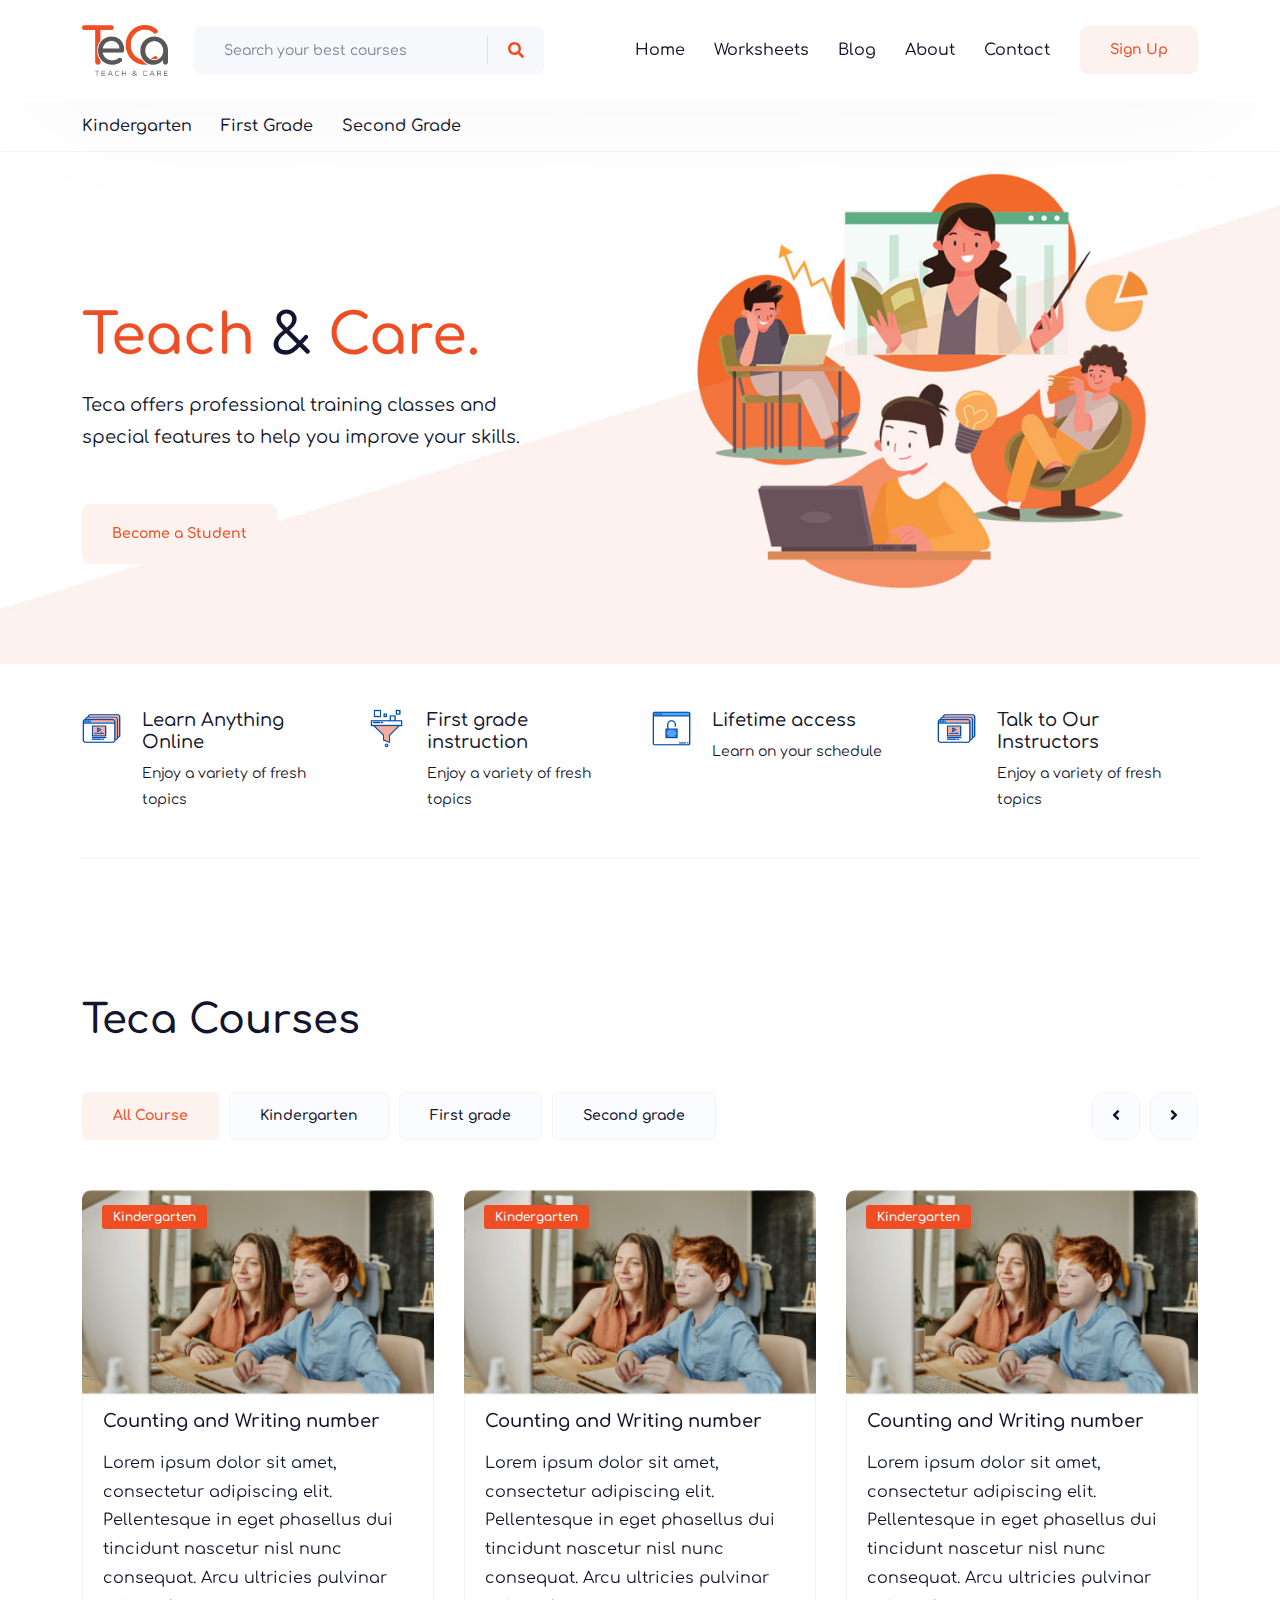
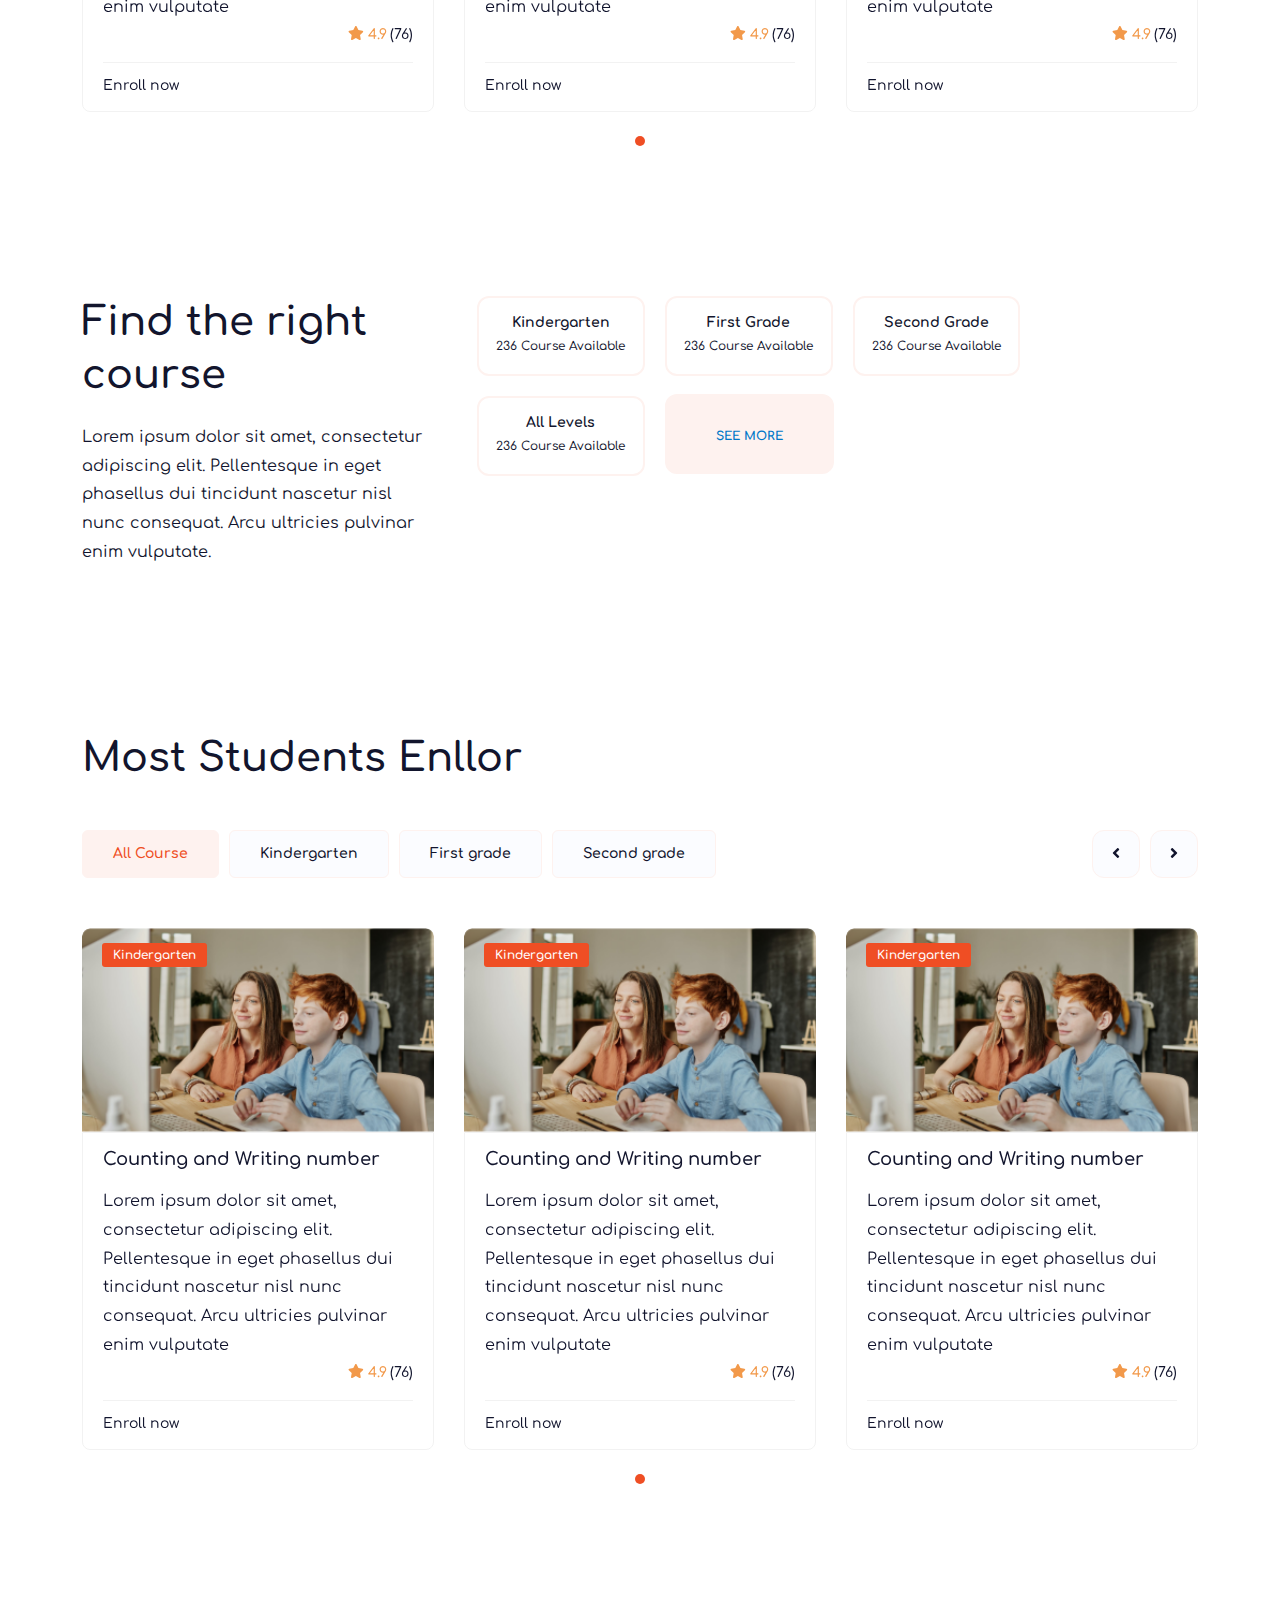
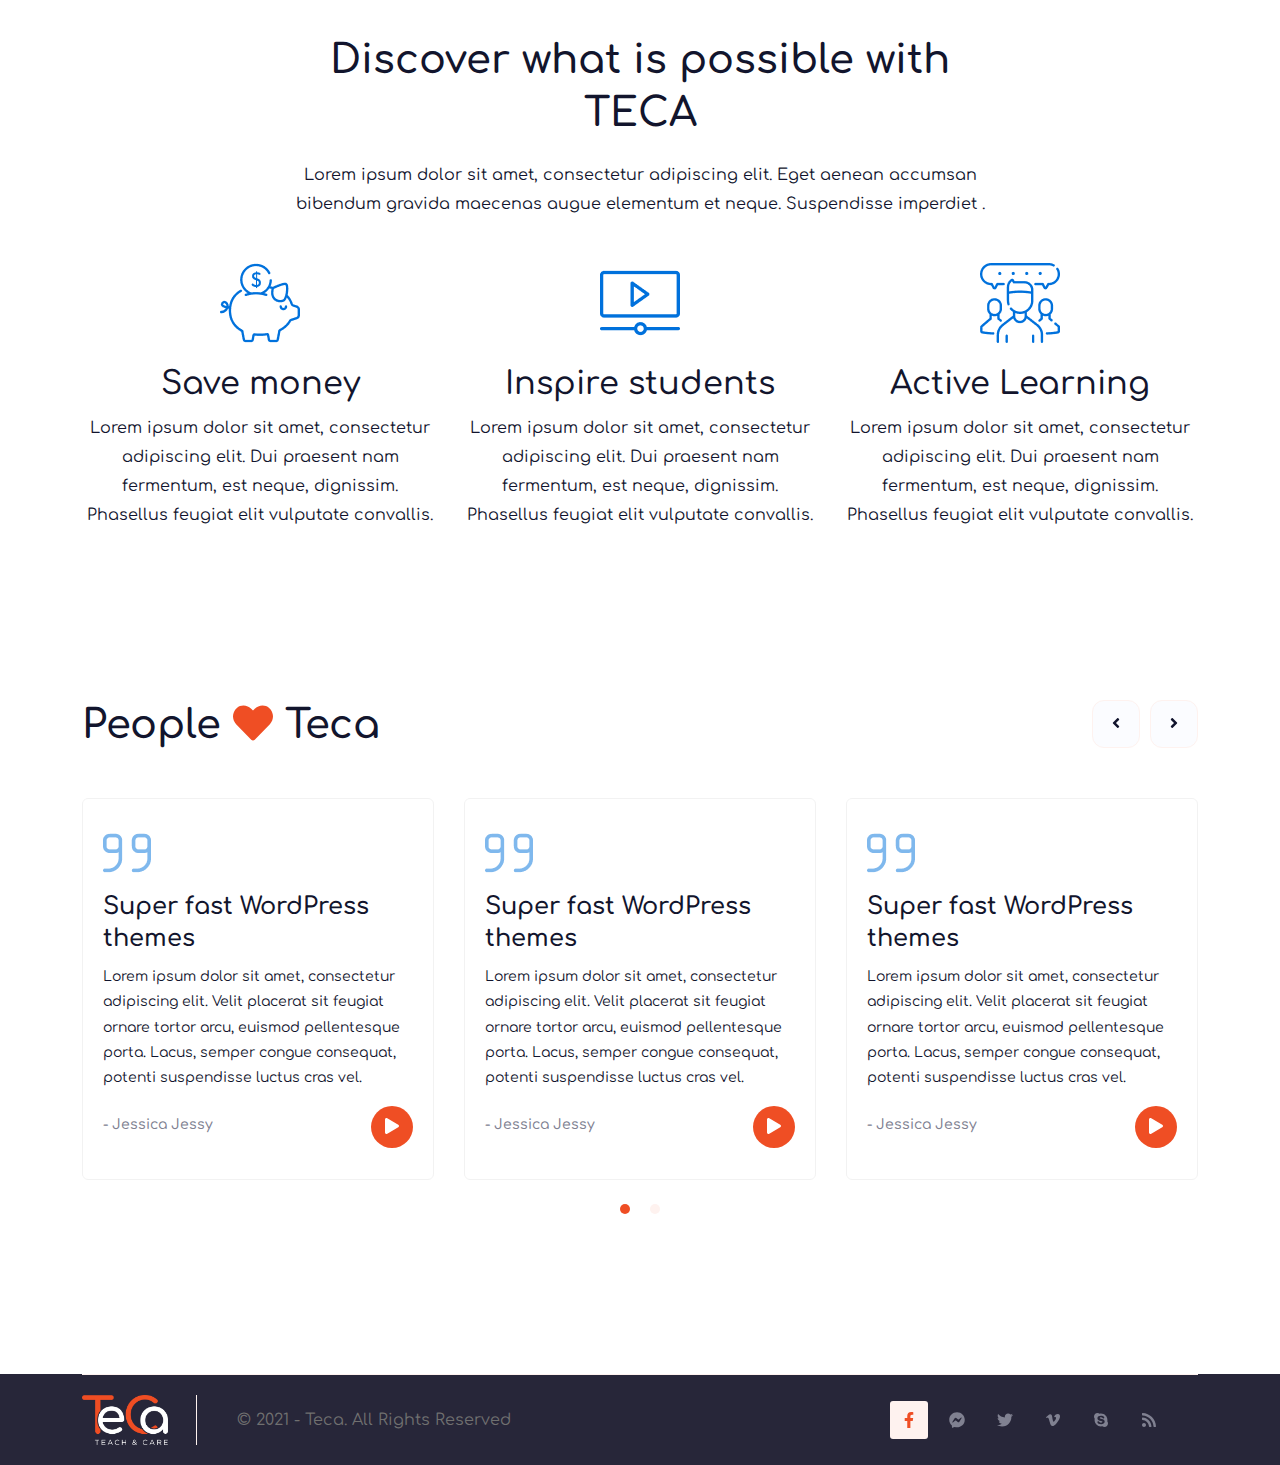
==== commit 4e288e02: "Update index.html" ====
--- a/index.html
+++ b/index.html
@@ -250,7 +250,7 @@
                                             <div class="price-wrap">
                                                 <div class="row align-items-center">
                                                     <div class="col-6">
-                                                        <a href="course.html">Enroll now</a>
+                                                        <a href="Course.html">Enroll now</a>
                                                     </div>
                                                 </div>
                                             </div>
@@ -280,7 +280,7 @@
                                             <div class="price-wrap">
                                                 <div class="row align-items-center">
                                                     <div class="col-6">
-                                                        <a href="course.html">Enroll now</a>
+                                                        <a href="Course.html">Enroll now</a>
                                                     </div>
                                                 </div>
                                             </div>
@@ -305,7 +305,7 @@
                                             <div class="price-wrap">
                                                 <div class="row align-items-center">
                                                     <div class="col-6">
-                                                        <a href="course.html">Enroll now</a>
+                                                        <a href="Course.html">Enroll now</a>
                                                     </div>
                                                 </div>
                                             </div>
@@ -330,7 +330,7 @@
                                             <div class="price-wrap">
                                                 <div class="row align-items-center">
                                                     <div class="col-6">
-                                                        <a href="course.html">Enroll now</a>
+                                                        <a href="Course.html">Enroll now</a>
                                                     </div>
                                                 </div>
                                             </div>
@@ -355,7 +355,7 @@
                                             <div class="price-wrap">
                                                 <div class="row align-items-center">
                                                     <div class="col-6">
-                                                        <a href="course.html">Enroll now</a>
+                                                        <a href="Course.html">Enroll now</a>
                                                     </div>
                                                 </div>
                                             </div>
@@ -384,7 +384,7 @@
                                             <div class="price-wrap">
                                                 <div class="row align-items-center">
                                                     <div class="col-6">
-                                                        <a href="course.html">Enroll now</a>
+                                                        <a href="Course.html">Enroll now</a>
                                                     </div>
                                                 </div>
                                             </div>
@@ -409,7 +409,7 @@
                                             <div class="price-wrap">
                                                 <div class="row align-items-center">
                                                     <div class="col-6">
-                                                        <a href="course.html">Enroll now</a>
+                                                        <a href="Course.html">Enroll now</a>
                                                     </div>
                                                 </div>
                                             </div>
@@ -434,7 +434,7 @@
                                             <div class="price-wrap">
                                                 <div class="row align-items-center">
                                                     <div class="col-6">
-                                                        <a href="course.html">Enroll now</a>
+                                                        <a href="Course.html">Enroll now</a>
                                                     </div>
                                                 </div>
                                             </div>
@@ -459,7 +459,7 @@
                                             <div class="price-wrap">
                                                 <div class="row align-items-center">
                                                     <div class="col-6">
-                                                        <a href="course.html">Enroll now</a>
+                                                        <a href="Course.html">Enroll now</a>
                                                     </div>
                                                 </div>
                                             </div>
@@ -488,7 +488,7 @@
                                             <div class="price-wrap">
                                                 <div class="row align-items-center">
                                                     <div class="col-6">
-                                                        <a href="course.html">Enroll now</a>
+                                                        <a href="Course.html">Enroll now</a>
                                                     </div>
                                                 </div>
                                             </div>
@@ -513,7 +513,7 @@
                                             <div class="price-wrap">
                                                 <div class="row align-items-center">
                                                     <div class="col-6">
-                                                        <a href="course.html">Enroll now</a>
+                                                        <a href="Course.html">Enroll now</a>
                                                     </div>
                                                 </div>
                                             </div>
@@ -538,7 +538,7 @@
                                             <div class="price-wrap">
                                                 <div class="row align-items-center">
                                                     <div class="col-6">
-                                                        <a href="course.html">Enroll now</a>
+                                                        <a href="Course.html">Enroll now</a>
                                                     </div>
                                                 </div>
                                             </div>
@@ -563,7 +563,7 @@
                                             <div class="price-wrap">
                                                 <div class="row align-items-center">
                                                     <div class="col-6">
-                                                        <a href="course.html">Enroll now</a>
+                                                        <a href="Course.html">Enroll now</a>
                                                     </div>
                                                 </div>
                                             </div>
@@ -668,7 +668,7 @@
                                             <div class="price-wrap">
                                                 <div class="row align-items-center">
                                                     <div class="col-6">
-                                                        <a href="course.html">Enroll now</a>
+                                                        <a href="Course.html">Enroll now</a>
                                                     </div>
                                                 </div>
                                             </div>
@@ -698,7 +698,7 @@
                                             <div class="price-wrap">
                                                 <div class="row align-items-center">
                                                     <div class="col-6">
-                                                        <a href="course.html">Enroll now</a>
+                                                        <a href="Course.html">Enroll now</a>
                                                     </div>
                                                 </div>
                                             </div>
@@ -723,7 +723,7 @@
                                             <div class="price-wrap">
                                                 <div class="row align-items-center">
                                                     <div class="col-6">
-                                                        <a href="course.html">Enroll now</a>
+                                                        <a href="Course.html">Enroll now</a>
                                                     </div>
                                                 </div>
                                             </div>
@@ -748,7 +748,7 @@
                                             <div class="price-wrap">
                                                 <div class="row align-items-center">
                                                     <div class="col-6">
-                                                        <a href="course.html">Enroll now</a>
+                                                        <a href="Course.html">Enroll now</a>
                                                     </div>
                                                 </div>
                                             </div>
@@ -773,7 +773,7 @@
                                             <div class="price-wrap">
                                                 <div class="row align-items-center">
                                                     <div class="col-6">
-                                                        <a href="course.html">Enroll now</a>
+                                                        <a href="Course.html">Enroll now</a>
                                                     </div>
                                                 </div>
                                             </div>
@@ -802,7 +802,7 @@
                                             <div class="price-wrap">
                                                 <div class="row align-items-center">
                                                     <div class="col-6">
-                                                        <a href="course.html">Enroll now</a>
+                                                        <a href="Course.html">Enroll now</a>
                                                     </div>
                                                 </div>
                                             </div>
@@ -827,7 +827,7 @@
                                             <div class="price-wrap">
                                                 <div class="row align-items-center">
                                                     <div class="col-6">
-                                                        <a href="course.html">Enroll now</a>
+                                                        <a href="Course.html">Enroll now</a>
                                                     </div>
                                                 </div>
                                             </div>
@@ -852,7 +852,7 @@
                                             <div class="price-wrap">
                                                 <div class="row align-items-center">
                                                     <div class="col-6">
-                                                        <a href="course.html">Enroll now</a>
+                                                        <a href="Course.html">Enroll now</a>
                                                     </div>
                                                 </div>
                                             </div>
@@ -877,7 +877,7 @@
                                             <div class="price-wrap">
                                                 <div class="row align-items-center">
                                                     <div class="col-6">
-                                                        <a href="course.html">Enroll now</a>
+                                                        <a href="Course.html">Enroll now</a>
                                                     </div>
                                                 </div>
                                             </div>
@@ -906,7 +906,7 @@
                                             <div class="price-wrap">
                                                 <div class="row align-items-center">
                                                     <div class="col-6">
-                                                        <a href="course.html">Enroll now</a>
+                                                        <a href="Course.html">Enroll now</a>
                                                     </div>
                                                 </div>
                                             </div>
@@ -931,7 +931,7 @@
                                             <div class="price-wrap">
                                                 <div class="row align-items-center">
                                                     <div class="col-6">
-                                                        <a href="course.html">Enroll now</a>
+                                                        <a href="Course.html">Enroll now</a>
                                                     </div>
                                                 </div>
                                             </div>
@@ -956,7 +956,7 @@
                                             <div class="price-wrap">
                                                 <div class="row align-items-center">
                                                     <div class="col-6">
-                                                        <a href="course.html">Enroll now</a>
+                                                        <a href="Course.html">Enroll now</a>
                                                     </div>
                                                 </div>
                                             </div>
@@ -981,7 +981,7 @@
                                             <div class="price-wrap">
                                                 <div class="row align-items-center">
                                                     <div class="col-6">
-                                                        <a href="course.html">Enroll now</a>
+                                                        <a href="Course.html">Enroll now</a>
                                                     </div>
                                                 </div>
                                             </div>
@@ -1170,4 +1170,4 @@
     <!-- main js  -->
     <script src="assets/js/main.js"></script>
 </body>
-</html>+</html>
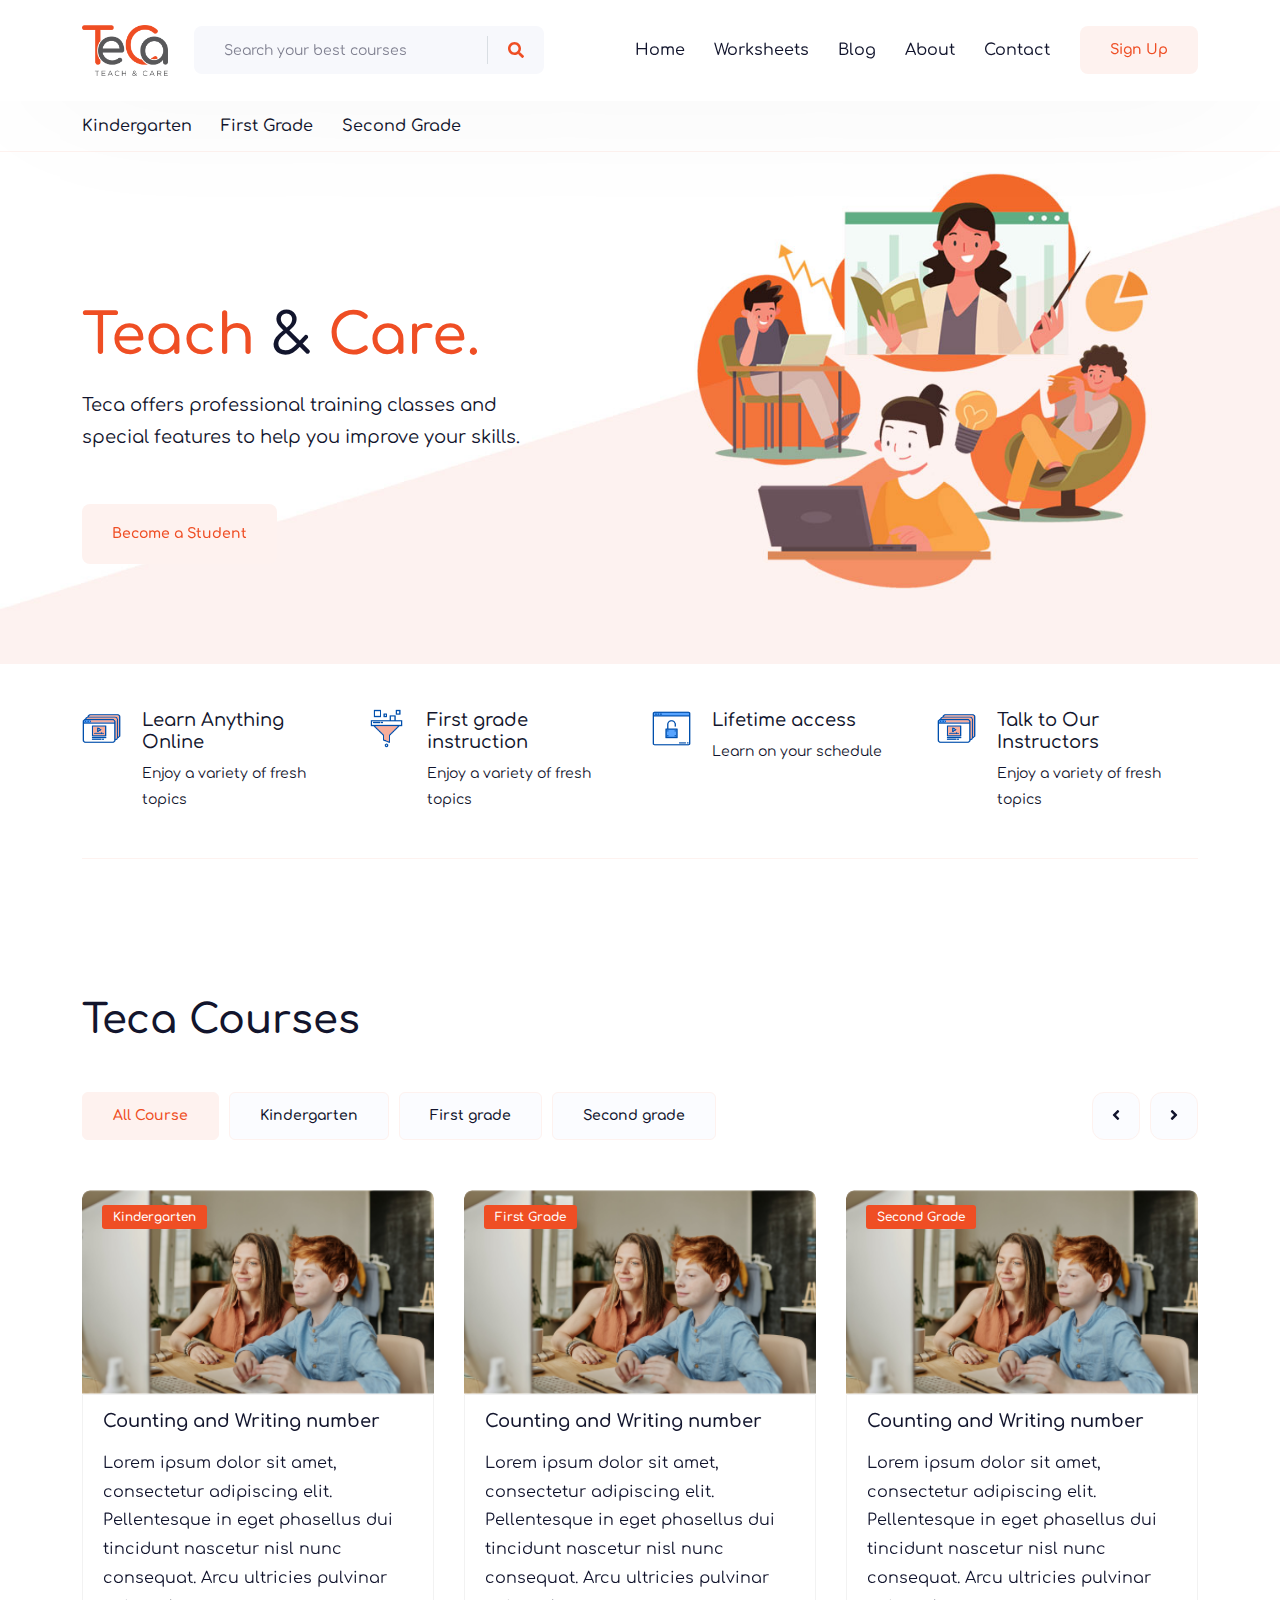
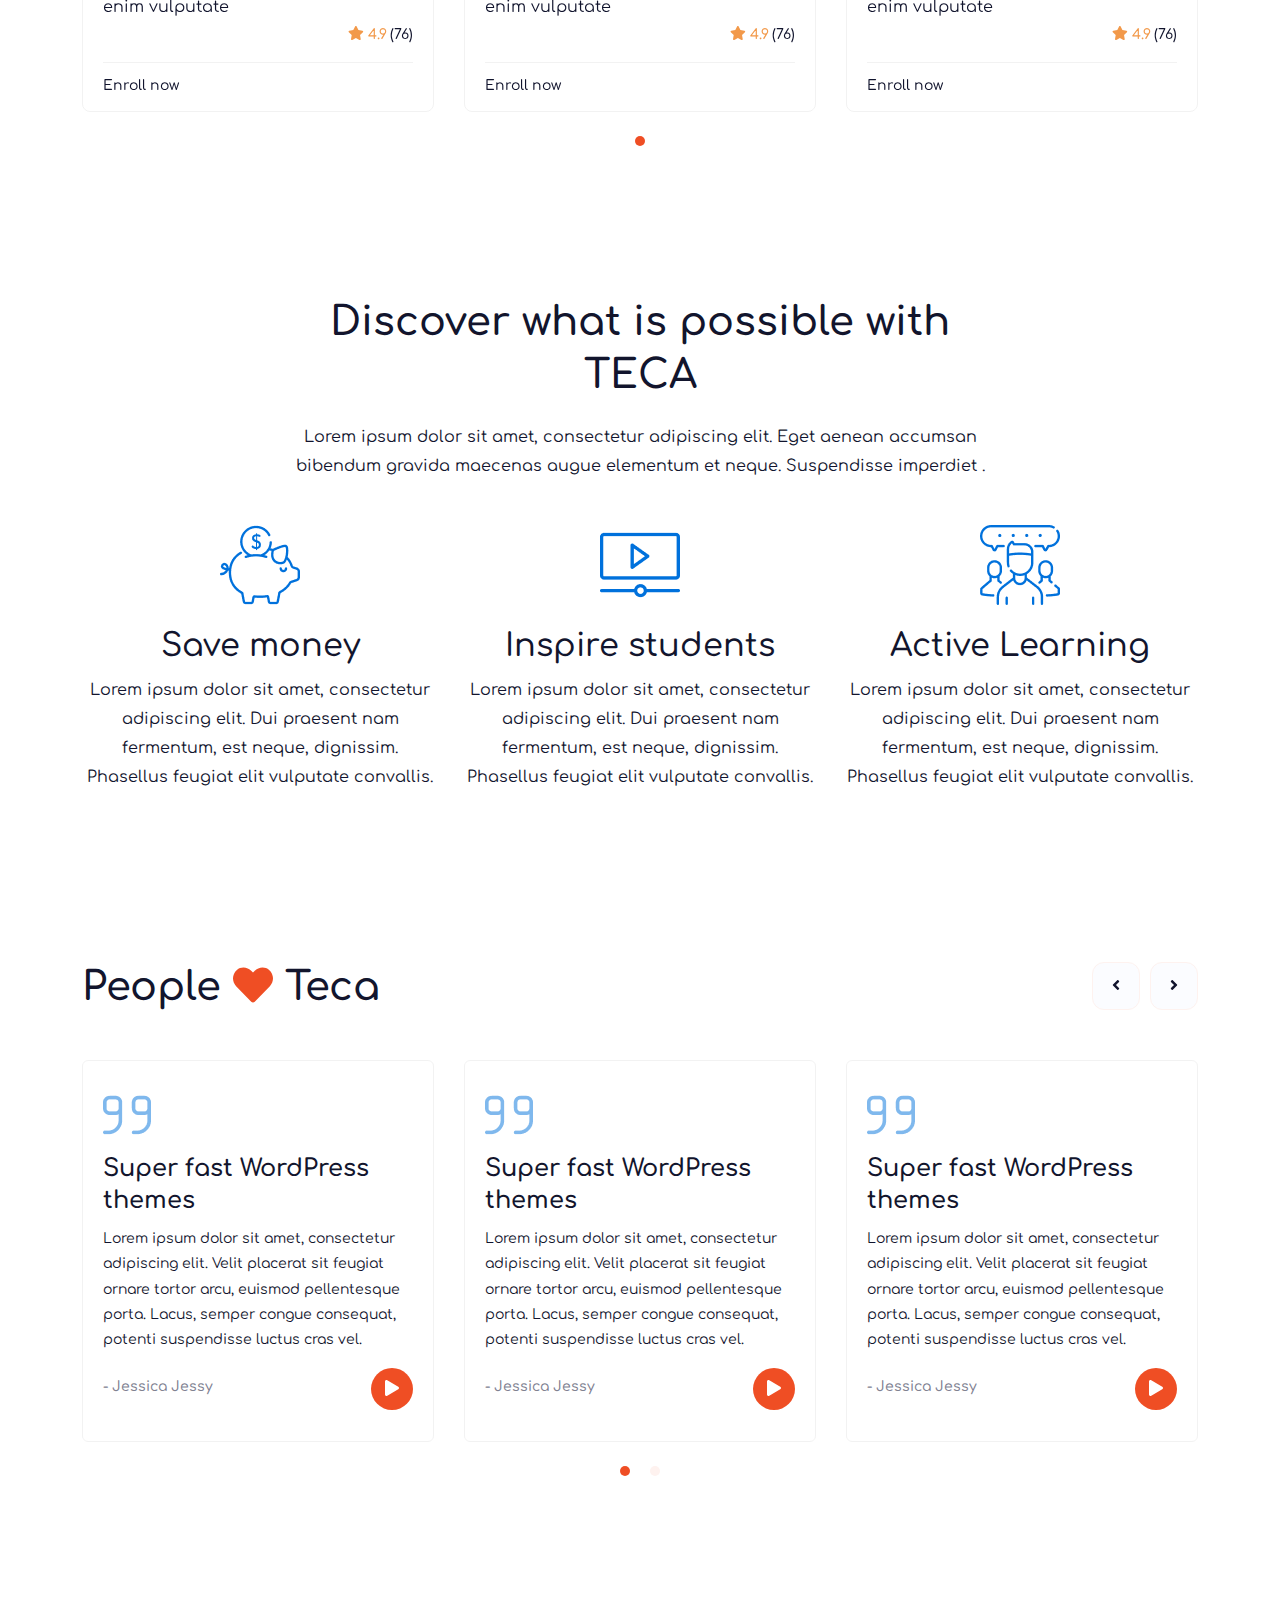
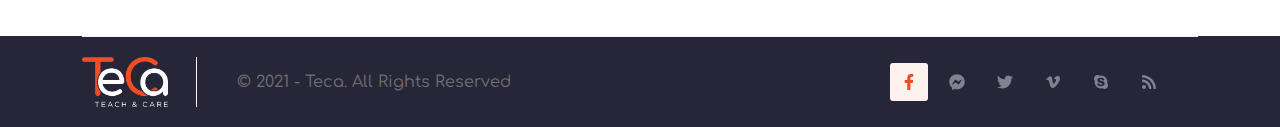
==== commit b5598042: "edit" ====
--- a/index.html
+++ b/index.html
@@ -257,6 +257,58 @@
                                         </div>
                                     </div>
                                 </div>
+
+                                <div class="item">
+                                    <div class="single-course-wrap">
+                                        <div class="thumb">
+                                            <a href="#" class="cat cat-blue">First Grade</a>
+                                            <img src="assets/images/course/1.png" alt="img">
+                                        </div>
+                                        <div class="wrap-details">
+                                            <h6><a href="#">Counting and Writing number</a></h6>
+                                            <h7>Lorem ipsum dolor sit amet, consectetur adipiscing elit. Pellentesque in eget phasellus dui tincidunt nascetur nisl nunc consequat. Arcu ultricies pulvinar enim vulputate</h7>
+                                            <div class="user-area">
+                                                <div class="user-rating">
+                                                    <span><i class="fa fa-star"></i>
+                                                        4.9</span>(76)
+                                                </div>
+                                            </div>
+                                            <div class="price-wrap">
+                                                <div class="row align-items-center">
+                                                    <div class="col-6">
+                                                        <a href="Course.html">Enroll now</a>
+                                                    </div>
+                                                </div>
+                                            </div>
+                                        </div>
+                                    </div>
+                                </div>
+
+                                <div class="item">
+                                    <div class="single-course-wrap">
+                                        <div class="thumb">
+                                            <a href="#" class="cat cat-blue">Second Grade</a>
+                                            <img src="assets/images/course/1.png" alt="img">
+                                        </div>
+                                        <div class="wrap-details">
+                                            <h6><a href="#">Counting and Writing number</a></h6>
+                                            <h7>Lorem ipsum dolor sit amet, consectetur adipiscing elit. Pellentesque in eget phasellus dui tincidunt nascetur nisl nunc consequat. Arcu ultricies pulvinar enim vulputate</h7>
+                                            <div class="user-area">
+                                                <div class="user-rating">
+                                                    <span><i class="fa fa-star"></i>
+                                                        4.9</span>(76)
+                                                </div>
+                                            </div>
+                                            <div class="price-wrap">
+                                                <div class="row align-items-center">
+                                                    <div class="col-6">
+                                                        <a href="Course.html">Enroll now</a>
+                                                    </div>
+                                                </div>
+                                            </div>
+                                        </div>
+                                    </div>
+                                </div>
                                 
                             </div>
                         </div>
@@ -287,81 +339,6 @@
                                         </div>
                                     </div>
                                 </div>
-                                <div class="item">
-                                    <div class="single-course-wrap">
-                                        <div class="thumb">
-                                            <a href="#" class="cat cat-red">First grade</a>
-                                            <img src="assets/images/course/2.png" alt="img">
-                                        </div>
-                                        <div class="wrap-details">
-                                            <h6><a href="#"> Working with Numbers</a></h6>
-                                            <h7>Lorem ipsum dolor sit amet, consectetur adipiscing elit. Pellentesque in eget phasellus dui tincidunt nascetur nisl nunc consequat. Arcu ultricies pulvinar enim vulputate</h7>
-                                            <div class="user-area">
-                                                <div class="user-rating">
-                                                    <span><i class="fa fa-star"></i>
-                                                        4.9</span>(76)
-                                                </div>
-                                            </div>
-                                            <div class="price-wrap">
-                                                <div class="row align-items-center">
-                                                    <div class="col-6">
-                                                        <a href="Course.html">Enroll now</a>
-                                                    </div>
-                                                </div>
-                                            </div>
-                                        </div>
-                                    </div>
-                                </div>
-                                <div class="item">
-                                    <div class="single-course-wrap">
-                                        <div class="thumb">
-                                            <a href="#" class="cat cat-green">Second grade</a>
-                                            <img src="assets/images/course/3.png" alt="img">
-                                        </div>
-                                        <div class="wrap-details">
-                                            <h6><a href="#">Addition and Subtraction</a></h6>
-                                            <h7>Lorem ipsum dolor sit amet, consectetur adipiscing elit. Pellentesque in eget phasellus dui tincidunt nascetur nisl nunc consequat. Arcu ultricies pulvinar enim vulputate</h7>
-                                            <div class="user-area">
-                                                <div class="user-rating">
-                                                    <span><i class="fa fa-star"></i>
-                                                        4.9</span>(76)
-                                                </div>
-                                            </div>
-                                            <div class="price-wrap">
-                                                <div class="row align-items-center">
-                                                    <div class="col-6">
-                                                        <a href="Course.html">Enroll now</a>
-                                                    </div>
-                                                </div>
-                                            </div>
-                                        </div>
-                                    </div>
-                                </div>
-                                <div class="item">
-                                    <div class="single-course-wrap">
-                                        <div class="thumb">
-                                            <a href="#" class="cat cat-blue">Kindergarten</a>
-                                            <img src="assets/images/course/4.png" alt="img">
-                                        </div>
-                                        <div class="wrap-details">
-                                            <h6><a href="#">Measurement and Data</a></h6>
-                                            <h7>Lorem ipsum dolor sit amet, consectetur adipiscing elit. Pellentesque in eget phasellus dui tincidunt nascetur nisl nunc consequat. Arcu ultricies pulvinar enim vulputate</h7>
-                                            <div class="user-area">
-                                                <div class="user-rating">
-                                                    <span><i class="fa fa-star"></i>
-                                                        4.9</span>(76)
-                                                </div>
-                                            </div>
-                                            <div class="price-wrap">
-                                                <div class="row align-items-center">
-                                                    <div class="col-6">
-                                                        <a href="Course.html">Enroll now</a>
-                                                    </div>
-                                                </div>
-                                            </div>
-                                        </div>
-                                    </div>
-                                </div>
                             </div>
                         </div>
                         <div class="tab-pane fade" id="pills-3">
@@ -391,81 +368,6 @@
                                         </div>
                                     </div>
                                 </div>
-                                <div class="item">
-                                    <div class="single-course-wrap">
-                                        <div class="thumb">
-                                            <a href="#" class="cat cat-red">First grade</a>
-                                            <img src="assets/images/course/2.png" alt="img">
-                                        </div>
-                                        <div class="wrap-details">
-                                            <h6><a href="#"> Working with Numbers</a></h6>
-                                            <h7>Lorem ipsum dolor sit amet, consectetur adipiscing elit. Pellentesque in eget phasellus dui tincidunt nascetur nisl nunc consequat. Arcu ultricies pulvinar enim vulputate</h7>
-                                            <div class="user-area">
-                                                <div class="user-rating">
-                                                    <span><i class="fa fa-star"></i>
-                                                        4.9</span>(76)
-                                                </div>
-                                            </div>
-                                            <div class="price-wrap">
-                                                <div class="row align-items-center">
-                                                    <div class="col-6">
-                                                        <a href="Course.html">Enroll now</a>
-                                                    </div>
-                                                </div>
-                                            </div>
-                                        </div>
-                                    </div>
-                                </div>
-                                <div class="item">
-                                    <div class="single-course-wrap">
-                                        <div class="thumb">
-                                            <a href="#" class="cat cat-green">First Grade</a>
-                                            <img src="assets/images/course/3.png" alt="img">
-                                        </div>
-                                        <div class="wrap-details">
-                                            <h6><a href="#">Addition and Subtraction</a></h6>
-                                            <h7>Lorem ipsum dolor sit amet, consectetur adipiscing elit. Pellentesque in eget phasellus dui tincidunt nascetur nisl nunc consequat. Arcu ultricies pulvinar enim vulputate</h7>
-                                            <div class="user-area">
-                                                <div class="user-rating">
-                                                    <span><i class="fa fa-star"></i>
-                                                        4.9</span>(76)
-                                                </div>
-                                            </div>
-                                            <div class="price-wrap">
-                                                <div class="row align-items-center">
-                                                    <div class="col-6">
-                                                        <a href="Course.html">Enroll now</a>
-                                                    </div>
-                                                </div>
-                                            </div>
-                                        </div>
-                                    </div>
-                                </div>
-                                <div class="item">
-                                    <div class="single-course-wrap">
-                                        <div class="thumb">
-                                            <a href="#" class="cat cat-blue">First Grade</a>
-                                            <img src="assets/images/course/4.png" alt="img">
-                                        </div>
-                                        <div class="wrap-details">
-                                            <h6><a href="#">Measurement and Data</a></h6>
-                                            <h7>Lorem ipsum dolor sit amet, consectetur adipiscing elit. Pellentesque in eget phasellus dui tincidunt nascetur nisl nunc consequat. Arcu ultricies pulvinar enim vulputate</h7>
-                                            <div class="user-area">
-                                                <div class="user-rating">
-                                                    <span><i class="fa fa-star"></i>
-                                                        4.9</span>(76)
-                                                </div>
-                                            </div>
-                                            <div class="price-wrap">
-                                                <div class="row align-items-center">
-                                                    <div class="col-6">
-                                                        <a href="Course.html">Enroll now</a>
-                                                    </div>
-                                                </div>
-                                            </div>
-                                        </div>
-                                    </div>
-                                </div>
                             </div>
                         </div>
                         <div class="tab-pane fade" id="pills-4">
@@ -495,81 +397,6 @@
                                         </div>
                                     </div>
                                 </div>
-                                <div class="item">
-                                    <div class="single-course-wrap">
-                                        <div class="thumb">
-                                            <a href="#" class="cat cat-red">Second grade</a>
-                                            <img src="assets/images/course/2.png" alt="img">
-                                        </div>
-                                        <div class="wrap-details">
-                                            <h6><a href="#"> Working with Numbers</a></h6>
-                                            <h7>Lorem ipsum dolor sit amet, consectetur adipiscing elit. Pellentesque in eget phasellus dui tincidunt nascetur nisl nunc consequat. Arcu ultricies pulvinar enim vulputate</h7>
-                                            <div class="user-area">
-                                                <div class="user-rating">
-                                                    <span><i class="fa fa-star"></i>
-                                                        4.9</span>(76)
-                                                </div>
-                                            </div>
-                                            <div class="price-wrap">
-                                                <div class="row align-items-center">
-                                                    <div class="col-6">
-                                                        <a href="Course.html">Enroll now</a>
-                                                    </div>
-                                                </div>
-                                            </div>
-                                        </div>
-                                    </div>
-                                </div>
-                                <div class="item">
-                                    <div class="single-course-wrap">
-                                        <div class="thumb">
-                                            <a href="#" class="cat cat-green">Second Grade</a>
-                                            <img src="assets/images/course/3.png" alt="img">
-                                        </div>
-                                        <div class="wrap-details">
-                                            <h6><a href="#">Addition and Subtraction</a></h6>
-                                            <h7>Lorem ipsum dolor sit amet, consectetur adipiscing elit. Pellentesque in eget phasellus dui tincidunt nascetur nisl nunc consequat. Arcu ultricies pulvinar enim vulputate</h7>
-                                            <div class="user-area">
-                                                <div class="user-rating">
-                                                    <span><i class="fa fa-star"></i>
-                                                        4.9</span>(76)
-                                                </div>
-                                            </div>
-                                            <div class="price-wrap">
-                                                <div class="row align-items-center">
-                                                    <div class="col-6">
-                                                        <a href="Course.html">Enroll now</a>
-                                                    </div>
-                                                </div>
-                                            </div>
-                                        </div>
-                                    </div>
-                                </div>
-                                <div class="item">
-                                    <div class="single-course-wrap">
-                                        <div class="thumb">
-                                            <a href="#" class="cat cat-blue">Second Grade</a>
-                                            <img src="assets/images/course/4.png" alt="img">
-                                        </div>
-                                        <div class="wrap-details">
-                                            <h6><a href="#">Measurement and Data</a></h6>
-                                            <h7>Lorem ipsum dolor sit amet, consectetur adipiscing elit. Pellentesque in eget phasellus dui tincidunt nascetur nisl nunc consequat. Arcu ultricies pulvinar enim vulputate</h7>
-                                            <div class="user-area">
-                                                <div class="user-rating">
-                                                    <span><i class="fa fa-star"></i>
-                                                        4.9</span>(76)
-                                                </div>
-                                            </div>
-                                            <div class="price-wrap">
-                                                <div class="row align-items-center">
-                                                    <div class="col-6">
-                                                        <a href="Course.html">Enroll now</a>
-                                                    </div>
-                                                </div>
-                                            </div>
-                                        </div>
-                                    </div>
-                                </div>
                             </div>
                         </div>
                     </div>
@@ -579,423 +406,6 @@
     </section>
     <!-- trending courses Area End -->
 
-    <!-- service Area Start-->
-    <section class="service-area">
-        <div class="container">
-            <div class="row">
-                <div class="col-lg-4">
-                    <div class="section-title">
-                        <h2>Find the right course</h2>
-                        <p>Lorem ipsum dolor sit amet, consectetur adipiscing elit. Pellentesque in eget phasellus dui tincidunt nascetur nisl nunc consequat. Arcu ultricies pulvinar enim vulputate.</p>
-                    </div>
-                </div>
-                <div class="col-lg-8">
-                    <div class="category-service">
-                        <div class="item">
-                            <div class="single-service-wrap">
-                                <h6>Kindergarten</h6>
-                                <p>236 Course Available</p>
-                            </div>
-                        </div>
-                        <div class="item">
-                            <div class="single-service-wrap">
-                                <h6>First Grade</h6>
-                                <p>236 Course Available</p>
-                            </div>
-                        </div>
-                        <div class="item">
-                            <div class="single-service-wrap">
-                                <h6>Second Grade</h6>
-                                <p>236 Course Available</p>
-                            </div>
-                        </div>
-                        <div class="item">
-                            <div class="single-service-wrap">
-                                <h6>All Levels</h6>
-                                <p>236 Course Available</p>
-                            </div>
-                        </div>
-                    </div>
-                </div>
-            </div>
-        </div>
-    </section>
-    <!-- service Area End -->
-
-    <!-- enllor courses Area Start-->
-    <section class="enllor-courses-area pd-top-120 pd-bottom-140">
-        <div class="container">
-            <div class="row">
-                <div class="col-lg-12">
-                    <div class="section-title">
-                        <h2>Most Students Enllor</h2>
-                    </div>
-                </div>
-                <div class="col-lg-12">
-                    <ul class="edl-nav nav nav-pills">
-                        <li class="nav-item">
-                            <button class="nav-link active" id="pills-1-tab" data-bs-toggle="pill" data-bs-target="#pills-1">All Course</button>
-                        </li>
-                        <li class="nav-item">
-                            <button class="nav-link" id="pills-2-tab" data-bs-toggle="pill" data-bs-target="#pills-2">Kindergarten</button>
-                        </li>
-                        <li class="nav-item">
-                            <button class="nav-link" id="pills-3-tab" data-bs-toggle="pill" data-bs-target="#pills-3">First grade</button>
-                        </li>
-                        <li class="nav-item">
-                            <button class="nav-link" id="pills-4-tab" data-bs-toggle="pill" data-bs-target="#pills-4">Second grade</button>
-                        </li>
-                        
-                    </ul>
-                    <div class="tab-content">
-                        <div class="tab-pane fade show active" id="pills-1">
-                            <div class="course-slider owl-carousel">
-                                <div class="item">
-                                    <div class="single-course-wrap">
-                                        <div class="thumb">
-                                            <a href="#" class="cat cat-blue">Kindergarten</a>
-                                            <img src="assets/images/course/1.png" alt="img">
-                                        </div>
-                                        <div class="wrap-details">
-                                            <h6><a href="#">Counting and Writing number</a></h6>
-                                            <h7>Lorem ipsum dolor sit amet, consectetur adipiscing elit. Pellentesque in eget phasellus dui tincidunt nascetur nisl nunc consequat. Arcu ultricies pulvinar enim vulputate</h7>
-                                            <div class="user-area">
-                                                <div class="user-rating">
-                                                    <span><i class="fa fa-star"></i>
-                                                        4.9</span>(76)
-                                                </div>
-                                            </div>
-                                            <div class="price-wrap">
-                                                <div class="row align-items-center">
-                                                    <div class="col-6">
-                                                        <a href="Course.html">Enroll now</a>
-                                                    </div>
-                                                </div>
-                                            </div>
-                                        </div>
-                                    </div>
-                                </div>
-                                
-                            </div>
-                        </div>
-                        <div class="tab-pane fade" id="pills-2">
-                            <div class="course-slider owl-carousel">
-                                <div class="item">
-                                    <div class="single-course-wrap">
-                                        <div class="thumb">
-                                            <a href="#" class="cat cat-blue">Kindergarten</a>
-                                            <img src="assets/images/course/1.png" alt="img">
-                                        </div>
-                                        <div class="wrap-details">
-                                            <h6><a href="#">Counting and Writing number</a></h6>
-                                            <h7>Lorem ipsum dolor sit amet, consectetur adipiscing elit. Pellentesque in eget phasellus dui tincidunt nascetur nisl nunc consequat. Arcu ultricies pulvinar enim vulputate</h7>
-                                            <div class="user-area">
-                                                <div class="user-rating">
-                                                    <span><i class="fa fa-star"></i>
-                                                        4.9</span>(76)
-                                                </div>
-                                            </div>
-                                            <div class="price-wrap">
-                                                <div class="row align-items-center">
-                                                    <div class="col-6">
-                                                        <a href="Course.html">Enroll now</a>
-                                                    </div>
-                                                </div>
-                                            </div>
-                                        </div>
-                                    </div>
-                                </div>
-                                <div class="item">
-                                    <div class="single-course-wrap">
-                                        <div class="thumb">
-                                            <a href="#" class="cat cat-red">First grade</a>
-                                            <img src="assets/images/course/2.png" alt="img">
-                                        </div>
-                                        <div class="wrap-details">
-                                            <h6><a href="#"> Working with Numbers</a></h6>
-                                            <h7>Lorem ipsum dolor sit amet, consectetur adipiscing elit. Pellentesque in eget phasellus dui tincidunt nascetur nisl nunc consequat. Arcu ultricies pulvinar enim vulputate</h7>
-                                            <div class="user-area">
-                                                <div class="user-rating">
-                                                    <span><i class="fa fa-star"></i>
-                                                        4.9</span>(76)
-                                                </div>
-                                            </div>
-                                            <div class="price-wrap">
-                                                <div class="row align-items-center">
-                                                    <div class="col-6">
-                                                        <a href="Course.html">Enroll now</a>
-                                                    </div>
-                                                </div>
-                                            </div>
-                                        </div>
-                                    </div>
-                                </div>
-                                <div class="item">
-                                    <div class="single-course-wrap">
-                                        <div class="thumb">
-                                            <a href="#" class="cat cat-green">Second grade</a>
-                                            <img src="assets/images/course/3.png" alt="img">
-                                        </div>
-                                        <div class="wrap-details">
-                                            <h6><a href="#">Addition and Subtraction</a></h6>
-                                            <h7>Lorem ipsum dolor sit amet, consectetur adipiscing elit. Pellentesque in eget phasellus dui tincidunt nascetur nisl nunc consequat. Arcu ultricies pulvinar enim vulputate</h7>
-                                            <div class="user-area">
-                                                <div class="user-rating">
-                                                    <span><i class="fa fa-star"></i>
-                                                        4.9</span>(76)
-                                                </div>
-                                            </div>
-                                            <div class="price-wrap">
-                                                <div class="row align-items-center">
-                                                    <div class="col-6">
-                                                        <a href="Course.html">Enroll now</a>
-                                                    </div>
-                                                </div>
-                                            </div>
-                                        </div>
-                                    </div>
-                                </div>
-                                <div class="item">
-                                    <div class="single-course-wrap">
-                                        <div class="thumb">
-                                            <a href="#" class="cat cat-blue">Kindergarten</a>
-                                            <img src="assets/images/course/4.png" alt="img">
-                                        </div>
-                                        <div class="wrap-details">
-                                            <h6><a href="#">Measurement and Data</a></h6>
-                                            <h7>Lorem ipsum dolor sit amet, consectetur adipiscing elit. Pellentesque in eget phasellus dui tincidunt nascetur nisl nunc consequat. Arcu ultricies pulvinar enim vulputate</h7>
-                                            <div class="user-area">
-                                                <div class="user-rating">
-                                                    <span><i class="fa fa-star"></i>
-                                                        4.9</span>(76)
-                                                </div>
-                                            </div>
-                                            <div class="price-wrap">
-                                                <div class="row align-items-center">
-                                                    <div class="col-6">
-                                                        <a href="Course.html">Enroll now</a>
-                                                    </div>
-                                                </div>
-                                            </div>
-                                        </div>
-                                    </div>
-                                </div>
-                            </div>
-                        </div>
-                        <div class="tab-pane fade" id="pills-3">
-                            <div class="course-slider owl-carousel">
-                                <div class="item">
-                                    <div class="single-course-wrap">
-                                        <div class="thumb">
-                                            <a href="#" class="cat cat-blue">First Grade</a>
-                                            <img src="assets/images/course/1.png" alt="img">
-                                        </div>
-                                        <div class="wrap-details">
-                                            <h6><a href="#">Counting and Writing number</a></h6>
-                                            <h7>Lorem ipsum dolor sit amet, consectetur adipiscing elit. Pellentesque in eget phasellus dui tincidunt nascetur nisl nunc consequat. Arcu ultricies pulvinar enim vulputate</h7>
-                                            <div class="user-area">
-                                                <div class="user-rating">
-                                                    <span><i class="fa fa-star"></i>
-                                                        4.9</span>(76)
-                                                </div>
-                                            </div>
-                                            <div class="price-wrap">
-                                                <div class="row align-items-center">
-                                                    <div class="col-6">
-                                                        <a href="Course.html">Enroll now</a>
-                                                    </div>
-                                                </div>
-                                            </div>
-                                        </div>
-                                    </div>
-                                </div>
-                                <div class="item">
-                                    <div class="single-course-wrap">
-                                        <div class="thumb">
-                                            <a href="#" class="cat cat-red">First grade</a>
-                                            <img src="assets/images/course/2.png" alt="img">
-                                        </div>
-                                        <div class="wrap-details">
-                                            <h6><a href="#"> Working with Numbers</a></h6>
-                                            <h7>Lorem ipsum dolor sit amet, consectetur adipiscing elit. Pellentesque in eget phasellus dui tincidunt nascetur nisl nunc consequat. Arcu ultricies pulvinar enim vulputate</h7>
-                                            <div class="user-area">
-                                                <div class="user-rating">
-                                                    <span><i class="fa fa-star"></i>
-                                                        4.9</span>(76)
-                                                </div>
-                                            </div>
-                                            <div class="price-wrap">
-                                                <div class="row align-items-center">
-                                                    <div class="col-6">
-                                                        <a href="Course.html">Enroll now</a>
-                                                    </div>
-                                                </div>
-                                            </div>
-                                        </div>
-                                    </div>
-                                </div>
-                                <div class="item">
-                                    <div class="single-course-wrap">
-                                        <div class="thumb">
-                                            <a href="#" class="cat cat-green">First Grade</a>
-                                            <img src="assets/images/course/3.png" alt="img">
-                                        </div>
-                                        <div class="wrap-details">
-                                            <h6><a href="#">Addition and Subtraction</a></h6>
-                                            <h7>Lorem ipsum dolor sit amet, consectetur adipiscing elit. Pellentesque in eget phasellus dui tincidunt nascetur nisl nunc consequat. Arcu ultricies pulvinar enim vulputate</h7>
-                                            <div class="user-area">
-                                                <div class="user-rating">
-                                                    <span><i class="fa fa-star"></i>
-                                                        4.9</span>(76)
-                                                </div>
-                                            </div>
-                                            <div class="price-wrap">
-                                                <div class="row align-items-center">
-                                                    <div class="col-6">
-                                                        <a href="Course.html">Enroll now</a>
-                                                    </div>
-                                                </div>
-                                            </div>
-                                        </div>
-                                    </div>
-                                </div>
-                                <div class="item">
-                                    <div class="single-course-wrap">
-                                        <div class="thumb">
-                                            <a href="#" class="cat cat-blue">First Grade</a>
-                                            <img src="assets/images/course/4.png" alt="img">
-                                        </div>
-                                        <div class="wrap-details">
-                                            <h6><a href="#">Measurement and Data</a></h6>
-                                            <h7>Lorem ipsum dolor sit amet, consectetur adipiscing elit. Pellentesque in eget phasellus dui tincidunt nascetur nisl nunc consequat. Arcu ultricies pulvinar enim vulputate</h7>
-                                            <div class="user-area">
-                                                <div class="user-rating">
-                                                    <span><i class="fa fa-star"></i>
-                                                        4.9</span>(76)
-                                                </div>
-                                            </div>
-                                            <div class="price-wrap">
-                                                <div class="row align-items-center">
-                                                    <div class="col-6">
-                                                        <a href="Course.html">Enroll now</a>
-                                                    </div>
-                                                </div>
-                                            </div>
-                                        </div>
-                                    </div>
-                                </div>
-                            </div>
-                        </div>
-                        <div class="tab-pane fade" id="pills-4">
-                            <div class="course-slider owl-carousel">
-                                <div class="item">
-                                    <div class="single-course-wrap">
-                                        <div class="thumb">
-                                            <a href="#" class="cat cat-blue">Second Grade</a>
-                                            <img src="assets/images/course/1.png" alt="img">
-                                        </div>
-                                        <div class="wrap-details">
-                                            <h6><a href="#">Counting and Writing number</a></h6>
-                                            <h7>Lorem ipsum dolor sit amet, consectetur adipiscing elit. Pellentesque in eget phasellus dui tincidunt nascetur nisl nunc consequat. Arcu ultricies pulvinar enim vulputate</h7>
-                                            <div class="user-area">
-                                                <div class="user-rating">
-                                                    <span><i class="fa fa-star"></i>
-                                                        4.9</span>(76)
-                                                </div>
-                                            </div>
-                                            <div class="price-wrap">
-                                                <div class="row align-items-center">
-                                                    <div class="col-6">
-                                                        <a href="Course.html">Enroll now</a>
-                                                    </div>
-                                                </div>
-                                            </div>
-                                        </div>
-                                    </div>
-                                </div>
-                                <div class="item">
-                                    <div class="single-course-wrap">
-                                        <div class="thumb">
-                                            <a href="#" class="cat cat-red">Second grade</a>
-                                            <img src="assets/images/course/2.png" alt="img">
-                                        </div>
-                                        <div class="wrap-details">
-                                            <h6><a href="#"> Working with Numbers</a></h6>
-                                            <h7>Lorem ipsum dolor sit amet, consectetur adipiscing elit. Pellentesque in eget phasellus dui tincidunt nascetur nisl nunc consequat. Arcu ultricies pulvinar enim vulputate</h7>
-                                            <div class="user-area">
-                                                <div class="user-rating">
-                                                    <span><i class="fa fa-star"></i>
-                                                        4.9</span>(76)
-                                                </div>
-                                            </div>
-                                            <div class="price-wrap">
-                                                <div class="row align-items-center">
-                                                    <div class="col-6">
-                                                        <a href="Course.html">Enroll now</a>
-                                                    </div>
-                                                </div>
-                                            </div>
-                                        </div>
-                                    </div>
-                                </div>
-                                <div class="item">
-                                    <div class="single-course-wrap">
-                                        <div class="thumb">
-                                            <a href="#" class="cat cat-green">Second Grade</a>
-                                            <img src="assets/images/course/3.png" alt="img">
-                                        </div>
-                                        <div class="wrap-details">
-                                            <h6><a href="#">Addition and Subtraction</a></h6>
-                                            <h7>Lorem ipsum dolor sit amet, consectetur adipiscing elit. Pellentesque in eget phasellus dui tincidunt nascetur nisl nunc consequat. Arcu ultricies pulvinar enim vulputate</h7>
-                                            <div class="user-area">
-                                                <div class="user-rating">
-                                                    <span><i class="fa fa-star"></i>
-                                                        4.9</span>(76)
-                                                </div>
-                                            </div>
-                                            <div class="price-wrap">
-                                                <div class="row align-items-center">
-                                                    <div class="col-6">
-                                                        <a href="Course.html">Enroll now</a>
-                                                    </div>
-                                                </div>
-                                            </div>
-                                        </div>
-                                    </div>
-                                </div>
-                                <div class="item">
-                                    <div class="single-course-wrap">
-                                        <div class="thumb">
-                                            <a href="#" class="cat cat-blue">Second Grade</a>
-                                            <img src="assets/images/course/4.png" alt="img">
-                                        </div>
-                                        <div class="wrap-details">
-                                            <h6><a href="#">Measurement and Data</a></h6>
-                                            <h7>Lorem ipsum dolor sit amet, consectetur adipiscing elit. Pellentesque in eget phasellus dui tincidunt nascetur nisl nunc consequat. Arcu ultricies pulvinar enim vulputate</h7>
-                                            <div class="user-area">
-                                                <div class="user-rating">
-                                                    <span><i class="fa fa-star"></i>
-                                                        4.9</span>(76)
-                                                </div>
-                                            </div>
-                                            <div class="price-wrap">
-                                                <div class="row align-items-center">
-                                                    <div class="col-6">
-                                                        <a href="Course.html">Enroll now</a>
-                                                    </div>
-                                                </div>
-                                            </div>
-                                        </div>
-                                    </div>
-                                </div>
-                            </div>
-                        </div>
-                    </div>
-                </div>
-            </div>
-        </div>
-    </section>
-    <!-- enllor courses Area End -->
     <div class="text-center pd-bottom-140">
         <div class="container">
             <div class="row justify-content-center">
